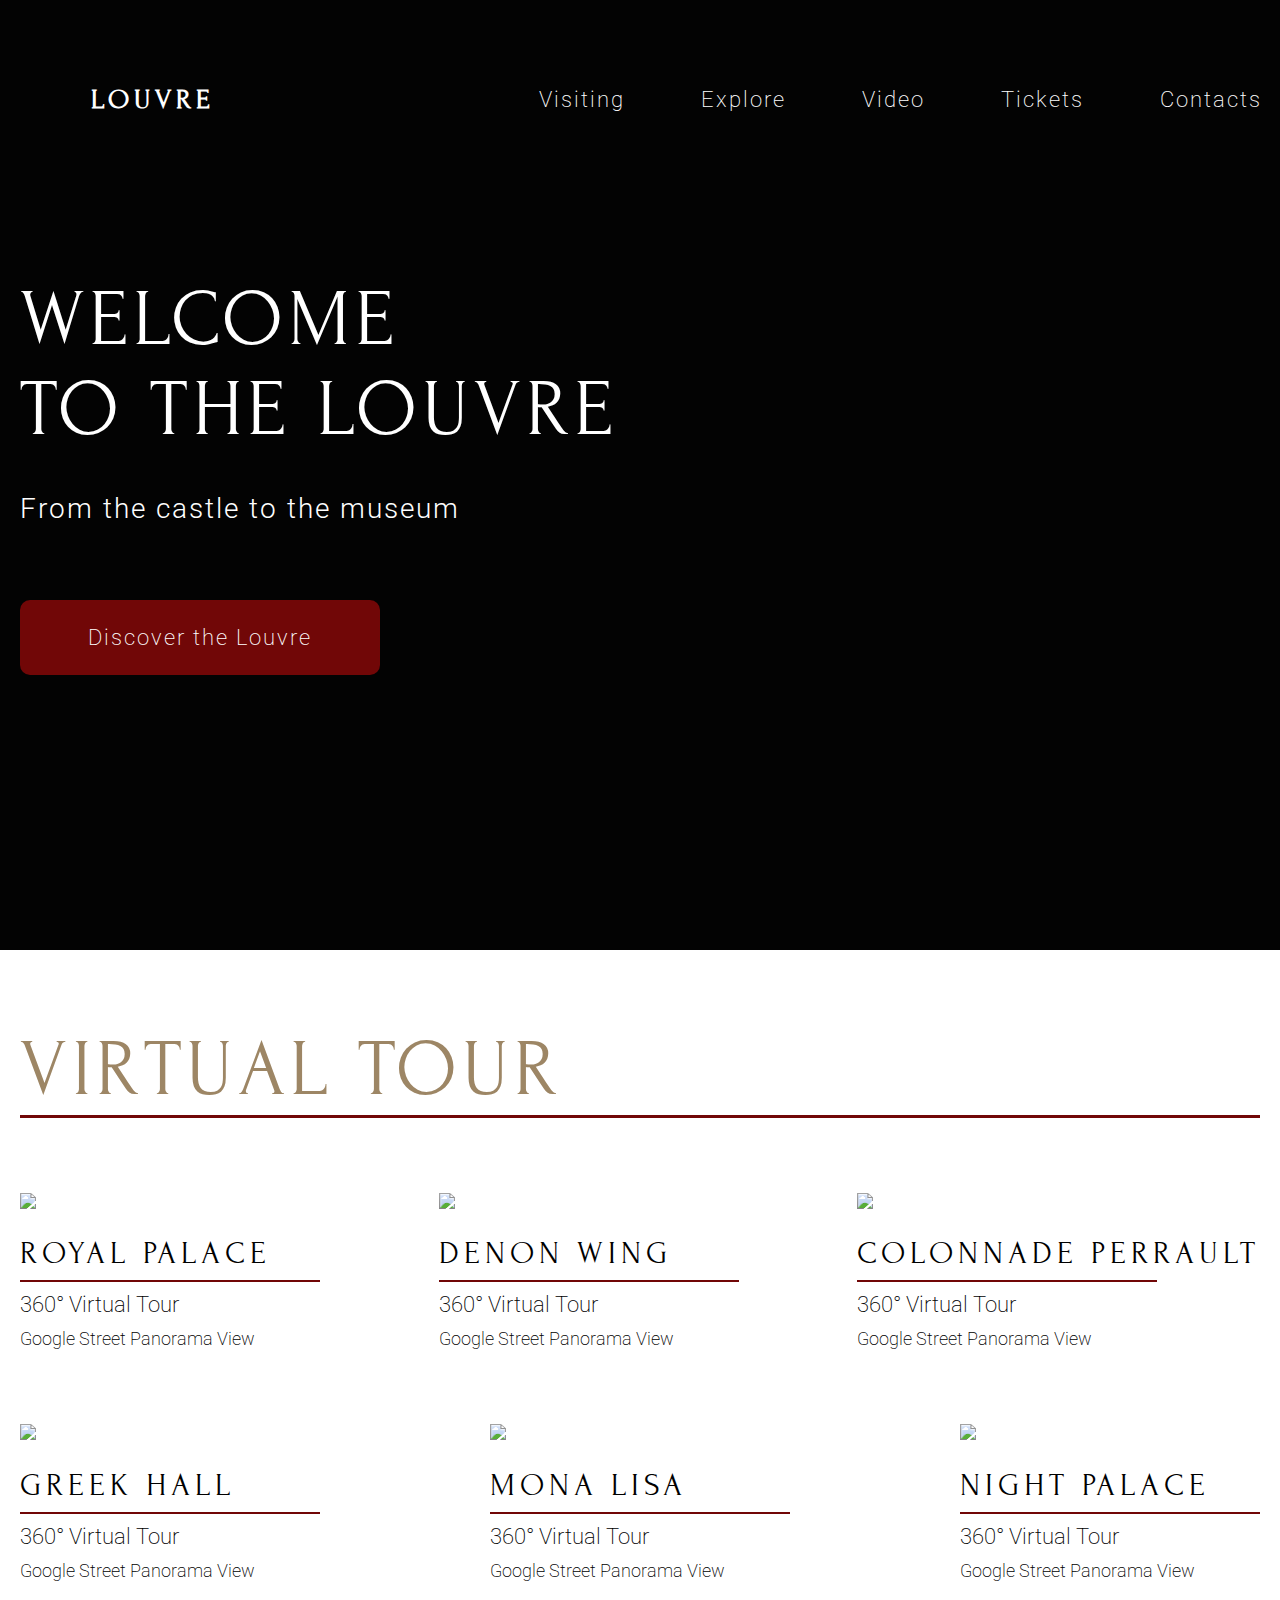
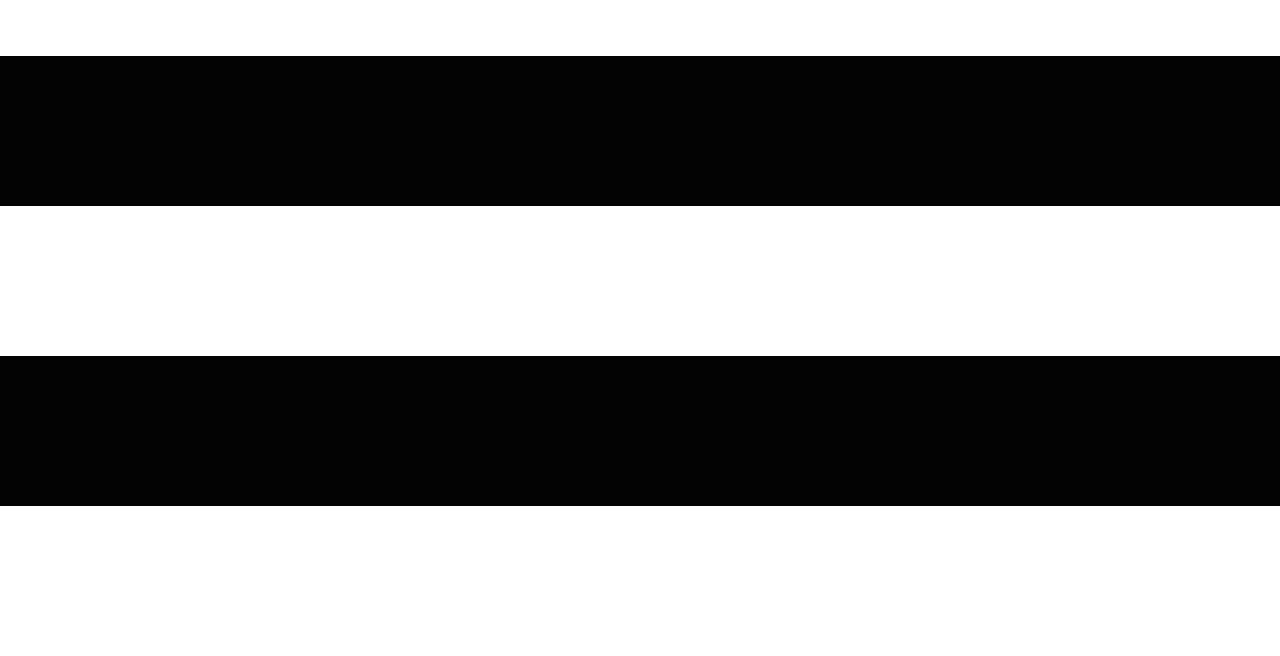
==== museum/index.html @ db4acc5c "feat: add links to section visiting" ====
<!DOCTYPE html>
<html lang="en">
  <head>
    <meta charset="UTF-8" />
    <meta http-equiv="X-UA-Compatible" content="IE=edge" />
    <meta name="viewport" content="width=device-width, initial-scale=1.0" />
    <title>museum</title>
    <link rel="preconnect" href="https://fonts.googleapis.com" />
    <link rel="preconnect" href="https://fonts.gstatic.com" crossorigin />
    <link
      href="https://fonts.googleapis.com/css2?family=Forum&family=Roboto:wght@100;300;400;500;700&display=swap"
      rel="stylesheet"
    />
    <link rel="stylesheet" href="./css/normalize.css" />
    <link rel="stylesheet" href="./css/style.css" />
    <link rel="shortcut icon" href="favicon.ico" type="assets/favicon.ico" />
  </head>
  <body>
    <div class="wrapper">
      <header class="section dark-section">
        <div class="container header-container">
          <div class="logo">
            <a class="logo-icon" href="./index.html"> </a>
            <h1 class="logo-title">
              <a href="./index.html">Louvre</a>
            </h1>
          </div>
          <nav class="menu">
            <ul>
              <li><a href="#visiting">Visiting</a></li>
              <li><a href="#explore">Explore</a></li>
              <li><a href="#video">Video</a></li>
              <li><a href="#tickets">Tickets</a></li>
              <li><a href="#contacts">Contacts</a></li>
            </ul>
          </nav>
        </div>
      </header>
      <main class="main">
        <section class="section dark-section section-welcome">
          <div class="container container-welcome">
            <h2 class="h2-white">Welcome <br />to the louvre</h2>
            <h4 class="welcome-text">From the castle to the museum</h4>
            <a
              href="https://www.google.com/maps/@48.8618159,2.3366818,3a,90y,82.21h,70.85t/data=!3m7!1e1!3m5!1sAF1QipOVxZQuSy3Bx9T_HpH_7FtBHDTXvI6SF-A10ocT!2e10!3e12!7i5472!8i2736"
              class="welcome-button"
            >
              <div class="welcome-button-text">Discover the Louvre</div>
            </a>
          </div>
        </section>
        <section class="section" id="visiting">
          <div class="container">
            <h2 class="h2-gold underline-title">Virtual tour</h2>
            <div class="line"></div>
            <div class="container container-cards">
              <div class="card">
                <a
                  href="https://www.google.com/maps/@48.8606882,2.3356791,3a,90y,328.36h,87.55t/data=!3m7!1e1!3m5!1sAF1QipMZ9YgnArbwEIbTDANeSQYFu9gNqpW_2Sv8FBvY!2e10!3e12!7i4352!8i1815"
                  class="card-link"
                >
                  <img
                    src="/assets/img/royal_palace.jpg"
                    alt="Royal palace"
                    class="card-image"
                  />
                  <h3 class="card-title">Royal Palace</h3>
                  <div class="line card-line"></div>
                  <p class="card-content">360° Virtual Tour</p>
                  <p class="card-content card-content-small">
                    Google Street Panorama View
                  </p>
                </a>
              </div>
              <div class="card">
                <a
                  href="https://www.google.com/maps/@48.8563254,2.3352706,3a,75y,90t/data=!3m7!1e1!3m5!1sAF1QipNRj_CwP4coDMYdCHj6qHeBeJpI2VxU5BUsOX4F!2e10!3e12!7i11000!8i5500"
                  class="card-link"
                >
                  <img
                    src="/assets/img/denon_wing.jpg"
                    alt="Denon wing"
                    class="card-image"
                  />
                  <h3 class="card-title">Denon Wing</h3>
                  <div class="line card-line"></div>
                  <p class="card-content">360° Virtual Tour</p>
                  <p class="card-content card-content-small">
                    Google Street Panorama View
                  </p>
                </a>
              </div>
              <div class="card">
                <a
                  href="https://www.google.com/maps/@48.8601723,2.3395439,3a,88.4y,322.04h,84.25t/data=!3m7!1e1!3m5!1sAF1QipNMZGQuEA-pAUvIG_eP_2f3gWTKZEJ6XLVJ-Pgb!2e10!3e12!7i10240!8i5120"
                  class="card-link"
                >
                  <img
                    src="/assets/img/colonnade_perrault.jpg"
                    alt="Colonnade Perrault"
                    class="card-image"
                  />
                  <h3 class="card-title">Colonnade Perrault</h3>
                  <div class="line card-line"></div>
                  <p class="card-content">360° Virtual Tour</p>
                  <p class="card-content card-content-small">
                    Google Street Panorama View
                  </p>
                </a>
              </div>
              <div class="card">
                <a
                  href="https://www.google.com/maps/@48.860183,2.3356156,3a,90y,177.69h,95.61t/data=!3m7!1e1!3m5!1sAF1QipP7uFZnTITRe-7AEVAgHAfqiCL-03gvBHcYWgF3!2e10!3e12!7i5472!8i2736"
                  class="card-link"
                >
                  <img
                    src="/assets/img/greek_hall.jpg"
                    alt="Greek hall"
                    class="card-image"
                  />
                  <h3 class="card-title">Greek hall</h3>
                  <div class="line card-line"></div>
                  <p class="card-content">360° Virtual Tour</p>
                  <p class="card-content card-content-small">
                    Google Street Panorama View
                  </p>
                </a>
              </div>
              <div class="card">
                <a
                  href="https://www.google.com/maps/@48.8598788,2.3355157,3a,82.2y,7.53h,94t/data=!3m7!1e1!3m5!1sAF1QipO1wkUUbyzpPjj-OR0mR5etZJT-xl-40XK8rDQ3!2e10!3e12!7i10240!8i5120"
                  class="card-link"
                >
                  <img
                    src="/assets/img/mona-lisa.jpg"
                    alt="Mona Lisa"
                    class="card-image"
                  />
                  <h3 class="card-title">Mona Lisa</h3>
                  <div class="line card-line"></div>
                  <p class="card-content">360° Virtual Tour</p>
                  <p class="card-content card-content-small">
                    Google Street Panorama View
                  </p>
                </a>
              </div>
              <div class="card">
                <a
                  href="https://www.google.com/maps/@48.8563254,2.3352706,3a,90y,21.26h,79.91t/data=!3m7!1e1!3m5!1sAF1QipPpGAowYatVyk3MMGnZAaQkYm2EUk-Dlca06SS5!2e10!3e12!7i11304!8i5652"
                  class="card-link"
                >
                  <img
                    src="/assets/img/night_palace.jpg"
                    alt="Night Palace"
                    class="card-image"
                  />
                  <h3 class="card-title">Night Palace</h3>
                  <div class="line card-line"></div>
                  <p class="card-content">360° Virtual Tour</p>
                  <p class="card-content card-content-small">
                    Google Street Panorama View
                  </p>
                </a>
              </div>
            </div>
          </div>
        </section>
        <section class="section dark-section" id="explore">
          <div class="container"></div>
        </section>
        <section class="section" id="video">
          <div class="container"></div>
        </section>
        <section class="section dark-section" id="tickets">
          <div class="container"></div>
        </section>
        <section class="section" id="contacts">
          <div class="container"></div>
        </section>
      </main>
      <footer class="footer dark-section"></footer>
    </div>
  </body>
</html>
---- museum/css/style.css ----
html {
  scroll-behavior: smooth;
}

a {
  text-decoration: none;
  color: #ffffff;
}

a:hover {
  color: #9d8665;
}

a:visited {
  color: #9d8665;
}

.logo-icon:hover {
  filter: invert(50%) sepia(100%) saturate(100%) hue-rotate(10deg)
    brightness(120%) contrast(100%);
}

.wrapper {
  max-width: 1920px;
  margin: 0 auto;
}

header {
  max-width: 1920px;
}

.section {
  box-sizing: border-box;
  padding-top: 75px;
  padding-bottom: 75px;
}

.container {
  max-width: 1440px;
  margin: 0 auto;
  padding-left: 20px;
  padding-right: 20px;
}

.dark-section {
  background-color: #030303;
}

.header-container {
  display: flex;
  justify-content: space-between;
  align-items: center;
  height: 50px;
}

.logo {
  display: flex;
  justify-content: space-between;
  align-items: center;
  width: 195px;
  height: 50px;
}

.logo-icon {
  background-image: url('/assets/svg/logo.svg');
  background-repeat: no-repeat;
  background-size: 49px 26px;
  width: 50px;
  height: 34px;
}

.logo-title {
  font-family: 'Forum';
  text-transform: uppercase;
  font-size: 28px;
  line-height: 50px;
  letter-spacing: 5px;
  color: #ffffff;
}

ul {
  display: flex;
  justify-content: center;
  align-items: space-between;
  max-width: 720px;
  padding: 0 auto;
}

li {
  list-style: none;
  font-family: Roboto;
  font-weight: 200;
  font-size: 22px;
  line-height: 50px;
  letter-spacing: 2px;
  color: #ffffff;
  padding-left: 38px;
  padding-right: 38px;
}

.section-welcome {
  max-width: 1920px;
  height: 750px;
  background-image: url('/assets/img/background-welcome.jpg');
  background-repeat: no-repeat;
  background-position: right 0px bottom 0px;
}

h1 {
  color: #ffffff;
}

h2 {
  font-family: Forum;
  font-style: normal;
  font-weight: normal;
  font-size: 80px;
  line-height: 90px;
  letter-spacing: 5px;
  text-transform: uppercase;
  margin: 0;
}

.h2-white {
  color: #ffffff;
}

.h2-gold {
  color: #9d8665;
}

.container-welcome {
  height: 390px;
}

.welcome-text {
  width: 445px;
  height: 33px;
  font-family: Roboto;
  font-weight: 300;
  font-size: 28px;
  line-height: 33px;
  letter-spacing: 2px;
  color: #ffffff;
  margin-bottom: 75px;
}

.welcome-button {
  width: 360px;
  height: 75px;
  background-color: #710707;
  border-radius: 10px;
  display: flex;
  justify-content: center;
  align-items: center;
}

.welcome-button:hover {
  background-color: #9d8665;
}

.welcome-button-text {
  font-family: Roboto;
  font-weight: 200;
  font-size: 22px;
  line-height: 26px;
  letter-spacing: 2px;
  color: #ffffff;
}

.line {
  max-width: 1440px;
  height: 3px;
  background-color: #710707;
  margin-bottom: 75px;
}

.container-cards {
  display: flex;
  justify-content: space-between;
  flex-wrap: wrap;
  gap: 75px 60px;
  padding: 0;
}

.card {
  display: block;
}

.card-image {
  width: 440px;
  height: 285px;
}

.card-line {
  width: 300px;
  height: 2px;
  margin: 0;
}

.card-title {
  margin-top: 25px;
  margin-bottom: 9px;
  font-family: Forum;
  font-style: normal;
  font-weight: normal;
  font-size: 32px;
  line-height: 35px;
  letter-spacing: 5px;
  text-transform: uppercase;
  color: #000000;
}

.card-content {
  margin-top: 10px;
  margin-bottom: 0;
  font-family: Roboto;
  font-style: normal;
  font-weight: 200;
  font-size: 22px;
  line-height: 26px;
  color: #000000;
}

.card-content-small {
  font-size: 18px;
  line-height: 21px;
}
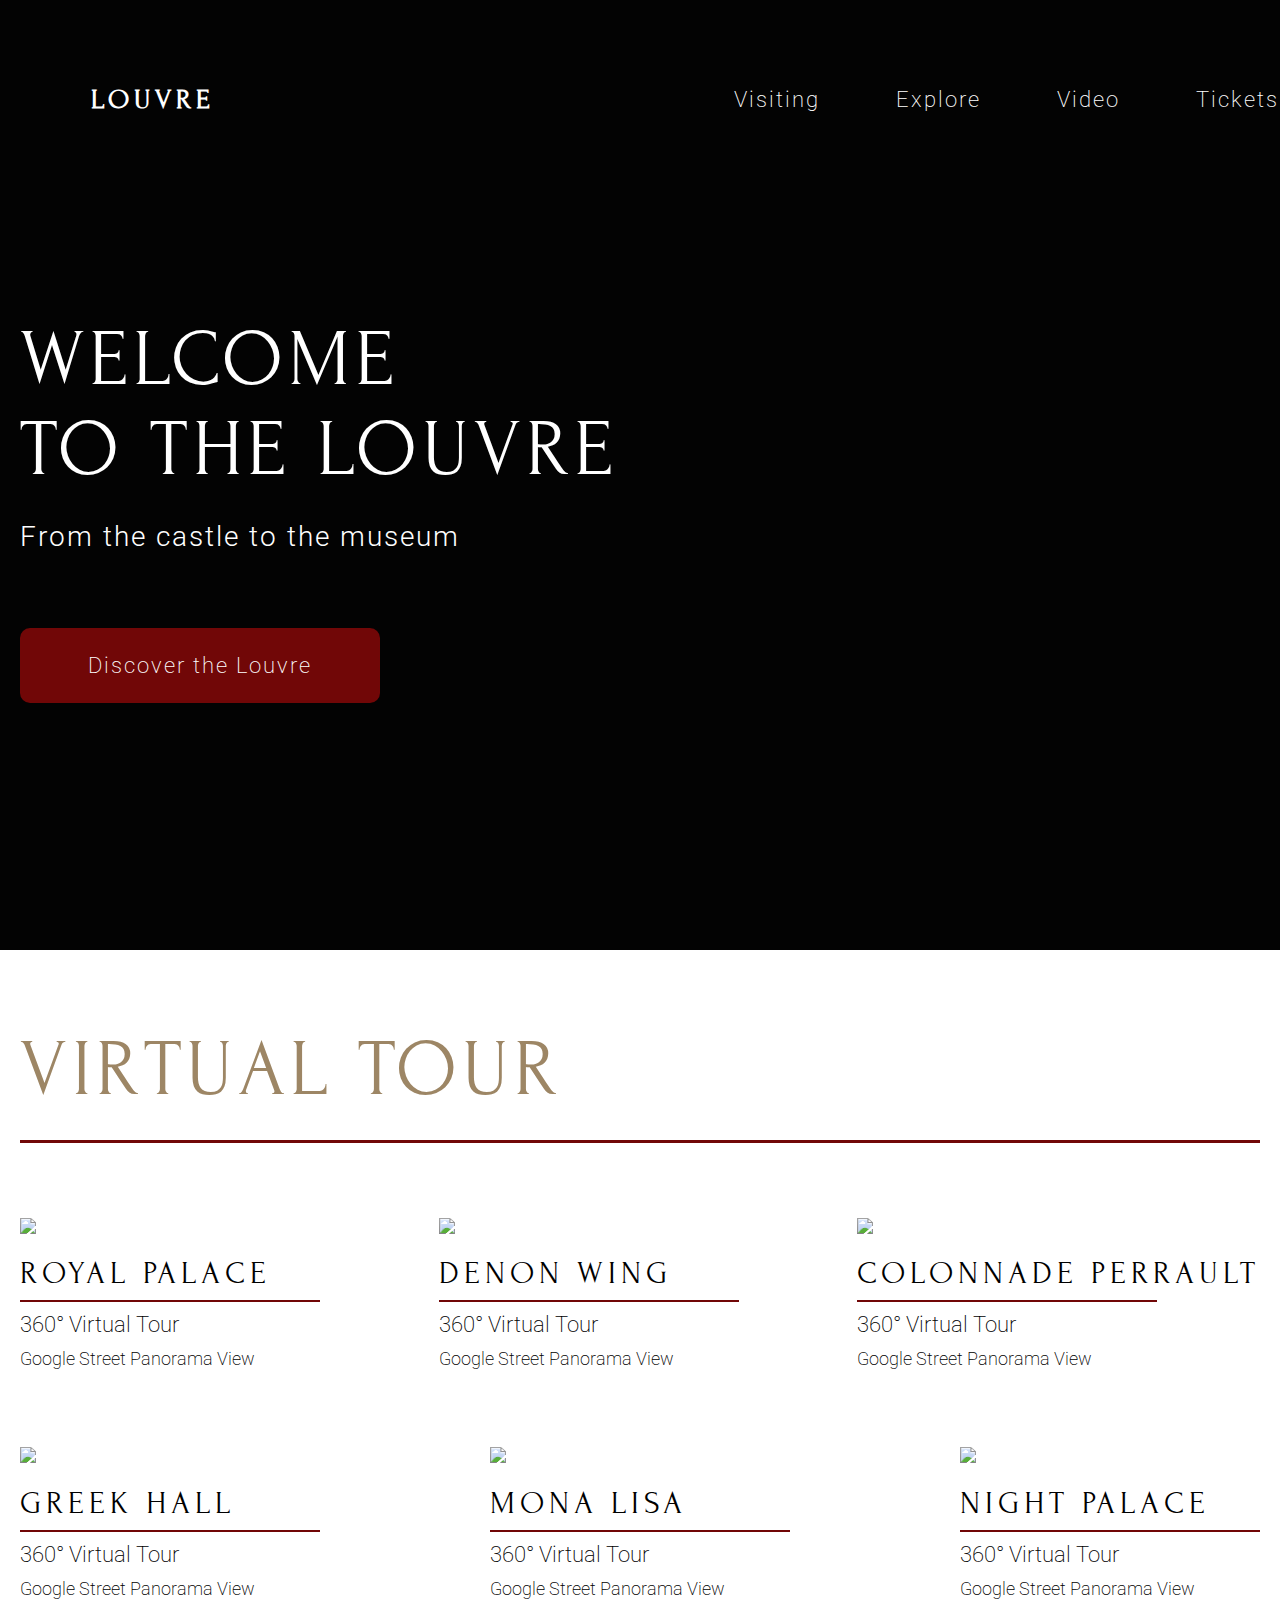
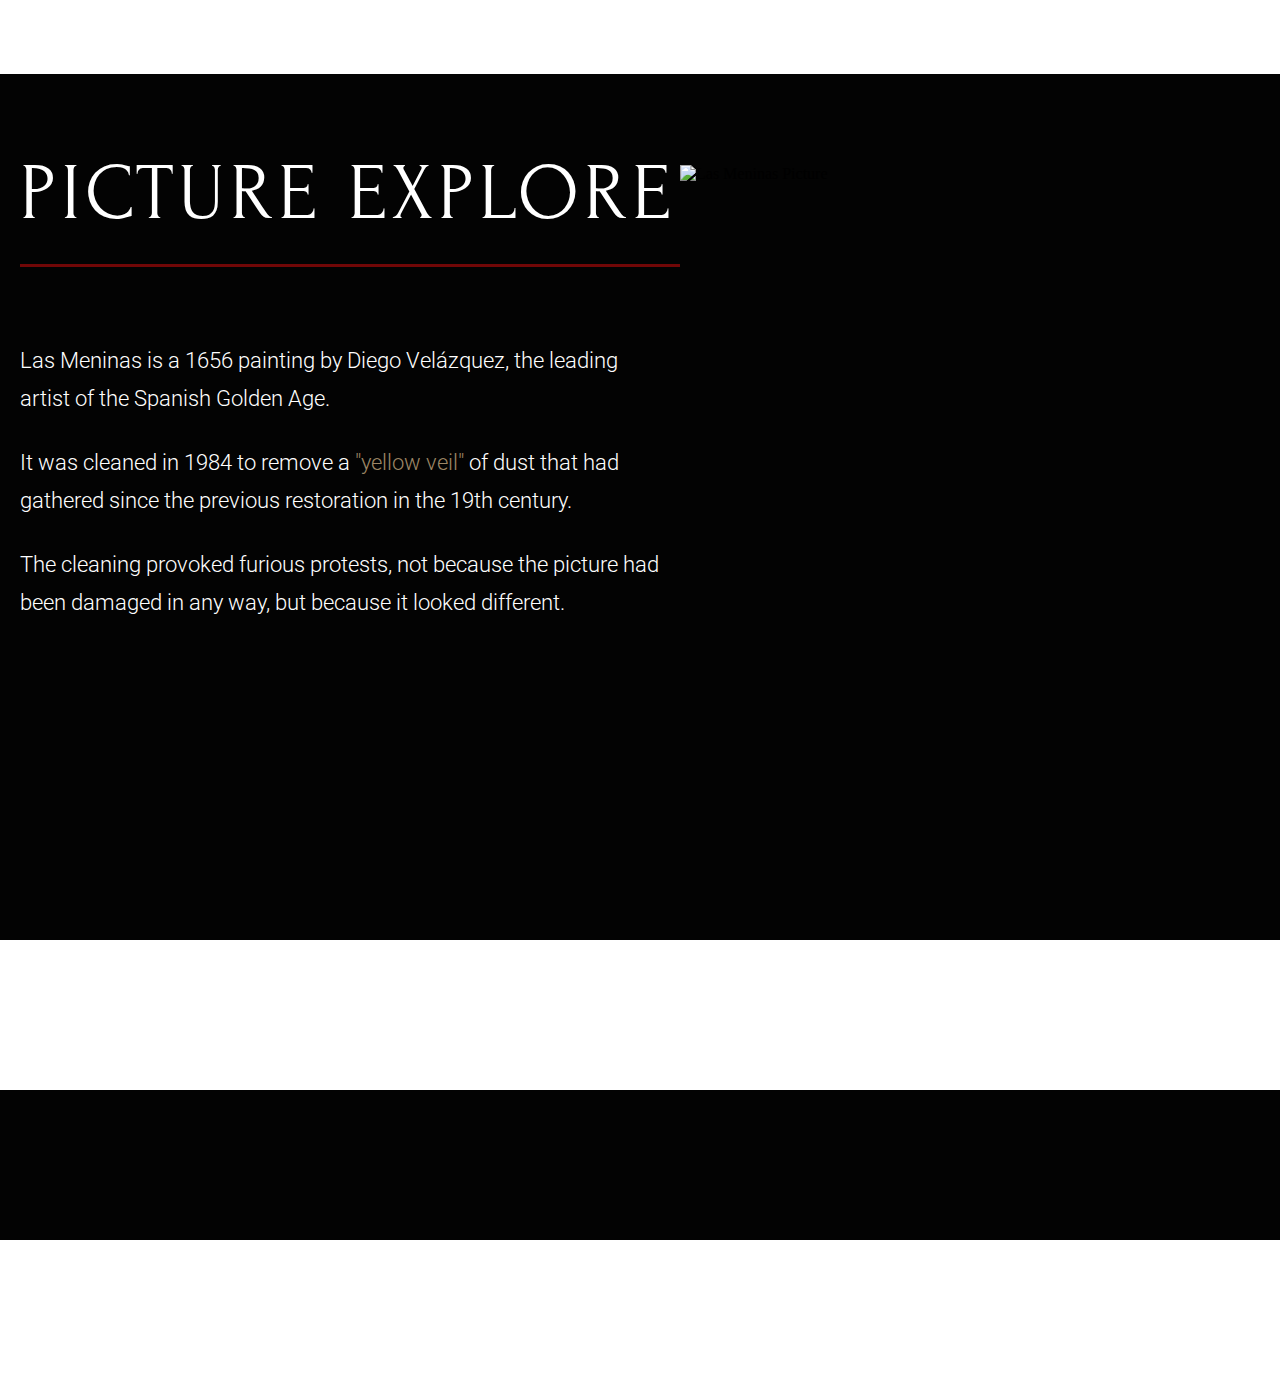
==== commit 91fe30c8: "feat: add section explore" ====
--- a/museum/index.html
+++ b/museum/index.html
@@ -13,7 +13,7 @@
     />
     <link rel="stylesheet" href="./css/normalize.css" />
     <link rel="stylesheet" href="./css/style.css" />
-    <link rel="shortcut icon" href="favicon.ico" type="assets/favicon.ico" />
+    <link rel="shortcut icon" href="./assets/favicon.ico" type="favicon.ico" />
   </head>
   <body>
     <div class="wrapper">
@@ -166,7 +166,31 @@
           </div>
         </section>
         <section class="section dark-section" id="explore">
-          <div class="container"></div>
+          <div class="container container-explore">
+            <div class="explore-content">
+              <h2 class="explore-content-title h2-white">Picture explore</h2>
+              <div class="line"></div>
+              <p artist class="explore-content-text">
+                Las Meninas is a 1656 painting by Diego Velázquez, the leading </br>
+                artist of the Spanish Golden Age.
+              </p>
+              <p class="explore-content-text">
+                It was cleaned in 1984 to remove a <span class="yellow-text">"yellow veil"</span> of dust that
+                had gathered since the previous restoration in the 19th century.
+              </p>
+              <p class="explore-content-text">
+                The cleaning provoked furious protests, not because the picture
+                had been damaged in any way, but because it looked different.
+              </p>
+            </div>
+            <div class="explore-image-container">
+              <img
+                src="/assets/img/picture_explore.jpg"
+                alt="Las Meninas Picture"
+                class="explore-image"
+              />
+            </div>
+          </div>
         </section>
         <section class="section" id="video">
           <div class="container"></div>
--- a/museum/css/style.css
+++ b/museum/css/style.css
@@ -1,18 +1,31 @@
+:root {
+  --bg-dark: #030303;
+  --white-text: #ffffff;
+  --gold-text: #9d8665;
+  --bg-red: #710707;
+  --black-text: #000000;
+  --font80: 80px;
+  --font32: 32px;
+  --font28: 28px;
+  --font22: 22px;
+  --font18: 18px;
+}
+
 html {
   scroll-behavior: smooth;
 }
 
 a {
   text-decoration: none;
-  color: #ffffff;
+  color: var(--white-text);
 }
 
 a:hover {
-  color: #9d8665;
+  color: var(--gold-text);
 }
 
 a:visited {
-  color: #9d8665;
+  color: var(--gold-text);
 }
 
 .logo-icon:hover {
@@ -43,12 +56,13 @@
 }
 
 .dark-section {
-  background-color: #030303;
+  background-color: var(--bg-dark);
 }
 
 .header-container {
   display: flex;
   justify-content: space-between;
+  column-gap: 480px;
   align-items: center;
   height: 50px;
 }
@@ -67,15 +81,16 @@
   background-size: 49px 26px;
   width: 50px;
   height: 34px;
+  padding-right: 28px;
 }
 
 .logo-title {
   font-family: 'Forum';
   text-transform: uppercase;
-  font-size: 28px;
+  font-size: var(--font28);
   line-height: 50px;
   letter-spacing: 5px;
-  color: #ffffff;
+  color: var(--white-text);
 }
 
 ul {
@@ -90,10 +105,10 @@
   list-style: none;
   font-family: Roboto;
   font-weight: 200;
-  font-size: 22px;
+  font-size: var(--font22);
   line-height: 50px;
   letter-spacing: 2px;
-  color: #ffffff;
+  color: var(--white-text);
   padding-left: 38px;
   padding-right: 38px;
 }
@@ -104,29 +119,34 @@
   background-image: url('/assets/img/background-welcome.jpg');
   background-repeat: no-repeat;
   background-position: right 0px bottom 0px;
+  padding-top: 115px;
 }
 
 h1 {
-  color: #ffffff;
+  color: var(--white-text);
 }
 
 h2 {
   font-family: Forum;
   font-style: normal;
   font-weight: normal;
-  font-size: 80px;
+  font-size: var(--font80);
   line-height: 90px;
   letter-spacing: 5px;
   text-transform: uppercase;
   margin: 0;
 }
 
+p {
+  margin: 0;
+}
+
 .h2-white {
-  color: #ffffff;
+  color: var(--white-text);
 }
 
 .h2-gold {
-  color: #9d8665;
+  color: var(--gold-text);
 }
 
 .container-welcome {
@@ -138,17 +158,18 @@
   height: 33px;
   font-family: Roboto;
   font-weight: 300;
-  font-size: 28px;
+  font-size: var(--font28);
   line-height: 33px;
   letter-spacing: 2px;
-  color: #ffffff;
+  color: var(--white-text);
+  margin-top: 25px;
   margin-bottom: 75px;
 }
 
 .welcome-button {
   width: 360px;
   height: 75px;
-  background-color: #710707;
+  background-color: var(--bg-red);
   border-radius: 10px;
   display: flex;
   justify-content: center;
@@ -156,22 +177,23 @@
 }
 
 .welcome-button:hover {
-  background-color: #9d8665;
+  background-color: var(--gold-text);
 }
 
 .welcome-button-text {
   font-family: Roboto;
   font-weight: 200;
-  font-size: 22px;
+  font-size: var(--font22);
   line-height: 26px;
   letter-spacing: 2px;
-  color: #ffffff;
+  color: var(--white-text);
 }
 
 .line {
   max-width: 1440px;
   height: 3px;
-  background-color: #710707;
+  background-color: var(--bg-red);
+  margin-top: 25px;
   margin-bottom: 75px;
 }
 
@@ -179,7 +201,7 @@
   display: flex;
   justify-content: space-between;
   flex-wrap: wrap;
-  gap: 75px 60px;
+  gap: 78px 60px;
   padding: 0;
 }
 
@@ -199,16 +221,16 @@
 }
 
 .card-title {
-  margin-top: 25px;
+  margin-top: 20px;
   margin-bottom: 9px;
   font-family: Forum;
   font-style: normal;
   font-weight: normal;
-  font-size: 32px;
+  font-size: var(--font32);
   line-height: 35px;
   letter-spacing: 5px;
   text-transform: uppercase;
-  color: #000000;
+  color: var(--black-text);
 }
 
 .card-content {
@@ -217,12 +239,43 @@
   font-family: Roboto;
   font-style: normal;
   font-weight: 200;
+  font-size: var(--font22);
+  line-height: 26px;
+  color: var(--black-text);
+}
+
+.card-content-small {
+  font-size: var(--font18);
+  line-height: 21px;
+}
+
+.container-explore {
+  display: flex;
+  justify-content: space-between;
+}
+
+.explore-content {
+  display: flex;
+  flex-direction: column;
+  max-width: 660px;
+}
+
+.explore-content-text {
+  color: var(--white-text);
+  font-family: Roboto;
+  font-style: normal;
+  font-weight: 300;
   font-size: 22px;
-  line-height: 26px;
-  color: #000000;
-}
-
-.card-content-small {
-  font-size: 18px;
-  line-height: 21px;
-}
+  line-height: 38px;
+  margin-bottom: 26px;
+}
+
+.explore-image-container {
+  width: 720px;
+  height: 700px;
+  margin-top: 16px;
+}
+
+.yellow-text {
+  color: var(--gold-text);
+}
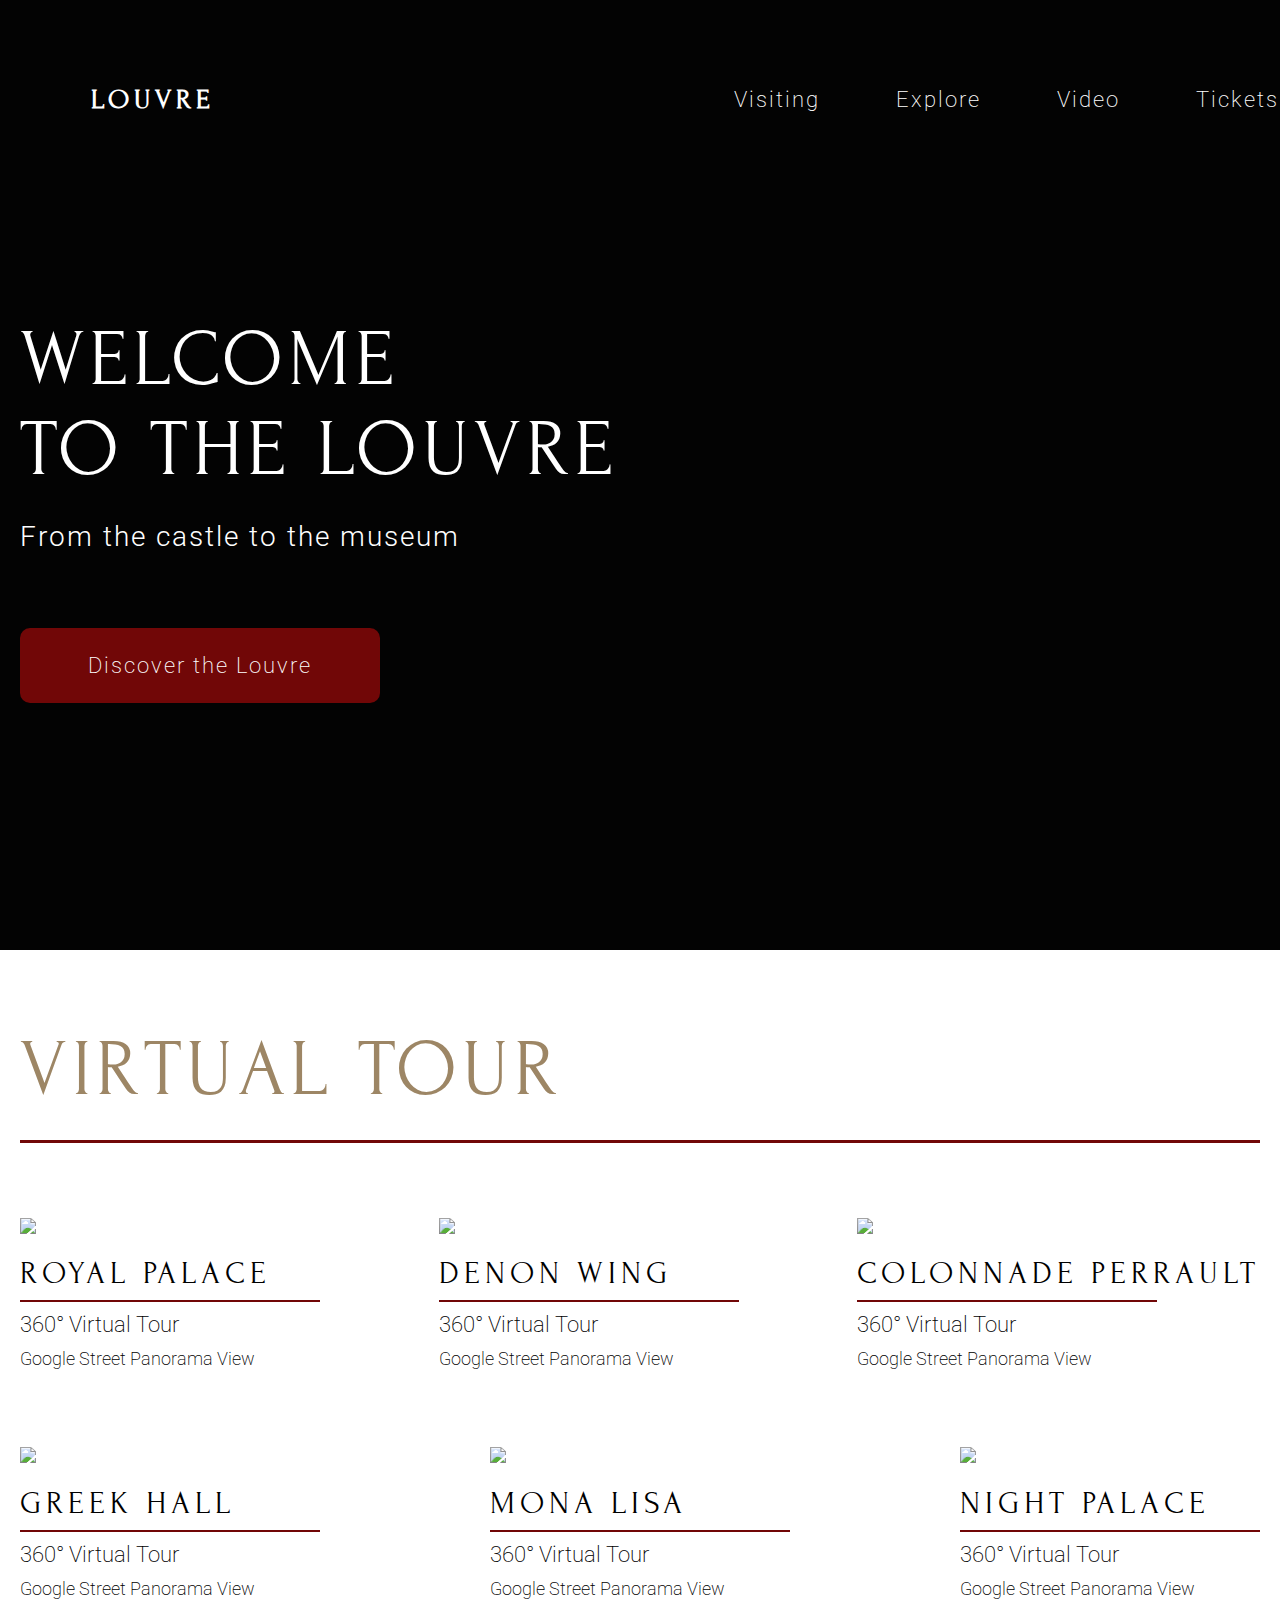
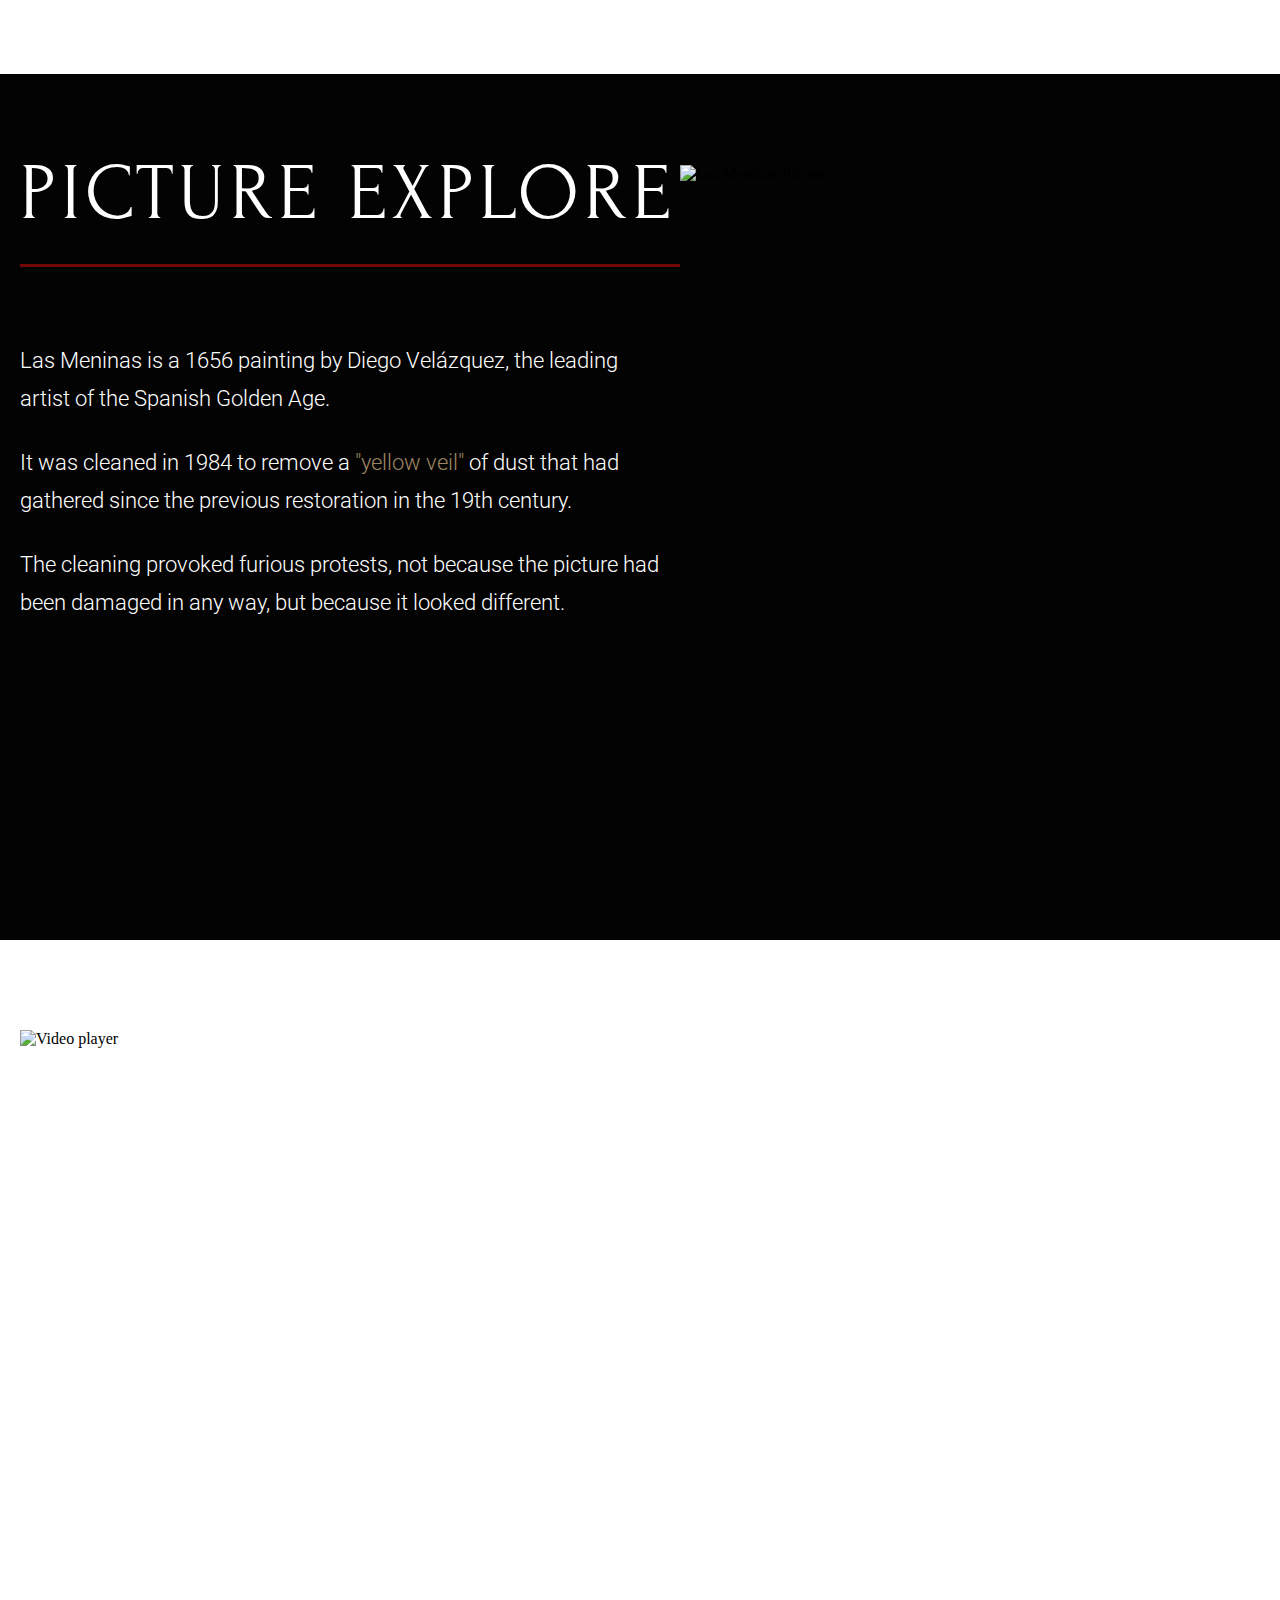
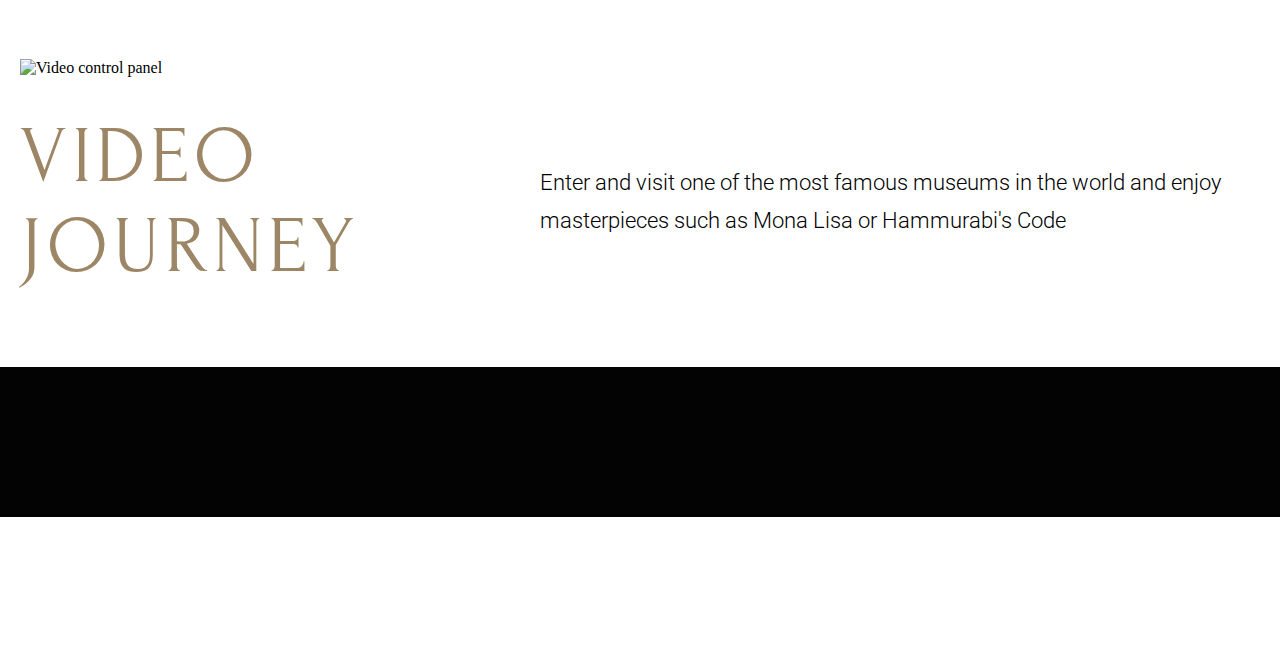
==== commit 0ebffa40: "feat: add section video" ====
--- a/museum/index.html
+++ b/museum/index.html
@@ -171,12 +171,13 @@
               <h2 class="explore-content-title h2-white">Picture explore</h2>
               <div class="line"></div>
               <p artist class="explore-content-text">
-                Las Meninas is a 1656 painting by Diego Velázquez, the leading </br>
-                artist of the Spanish Golden Age.
+                Las Meninas is a 1656 painting by Diego Velázquez, the leading
+                <br />artist of the Spanish Golden Age.
               </p>
               <p class="explore-content-text">
-                It was cleaned in 1984 to remove a <span class="yellow-text">"yellow veil"</span> of dust that
-                had gathered since the previous restoration in the 19th century.
+                It was cleaned in 1984 to remove a
+                <span class="yellow-text">"yellow veil"</span> of dust that had
+                gathered since the previous restoration in the 19th century.
               </p>
               <p class="explore-content-text">
                 The cleaning provoked furious protests, not because the picture
@@ -185,15 +186,33 @@
             </div>
             <div class="explore-image-container">
               <img
+                class="explore-image"
                 src="/assets/img/picture_explore.jpg"
                 alt="Las Meninas Picture"
-                class="explore-image"
               />
             </div>
           </div>
         </section>
         <section class="section" id="video">
-          <div class="container"></div>
+          <div class="container">
+            <img
+              class="video-player"
+              src="/assets/img/video-player.jpg"
+              alt="Video player"
+            />
+            <img
+              class="video-control-panel"
+              src="/assets/img/video-control-panel.jpg"
+              alt="Video control panel"
+            />
+            <div class="video-content">
+              <h2 class="h2-gold">Video journey</h2>
+              <p class="video-content-text">
+                Enter and visit one of the most famous museums in the world and
+                enjoy masterpieces such as Mona Lisa or Hammurabi's Code
+              </p>
+            </div>
+          </div>
         </section>
         <section class="section dark-section" id="tickets">
           <div class="container"></div>
--- a/museum/css/style.css
+++ b/museum/css/style.css
@@ -279,3 +279,33 @@
 .yellow-text {
   color: var(--gold-text);
 }
+
+.video-player {
+  display: block;
+  width: 1440px;
+  height: 629px;
+  margin-top: 15px;
+}
+
+.video-control-panel {
+  width: 1440px;
+  height: 85px;
+}
+
+.video-content {
+  display: flex;
+  justify-content: space-between;
+  margin-top: 35px;
+}
+
+.video-content-text {
+  max-width: 720px;
+  font-family: Roboto;
+  font-style: normal;
+  font-weight: 300;
+  font-size: var(--font22);
+  line-height: 38px;
+  display: flex;
+  align-items: center;
+  color: var(--black-text);
+}
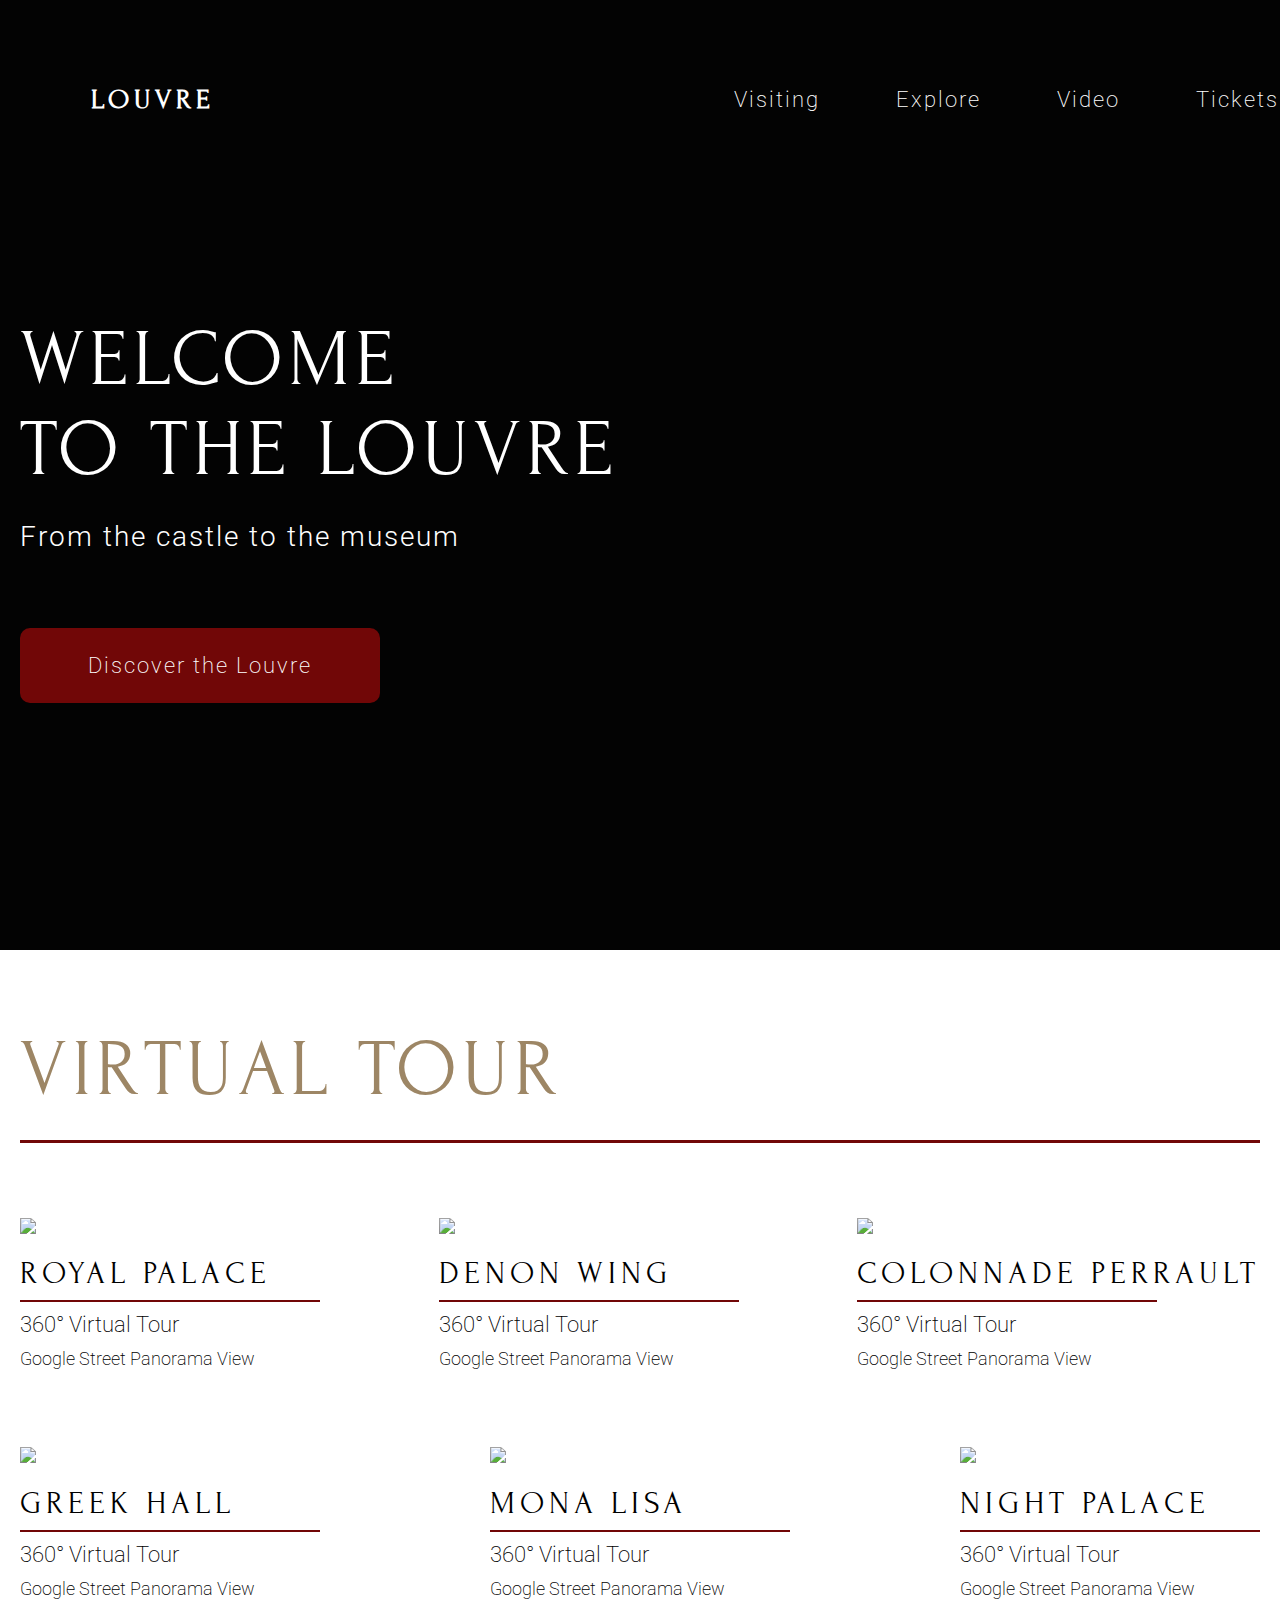
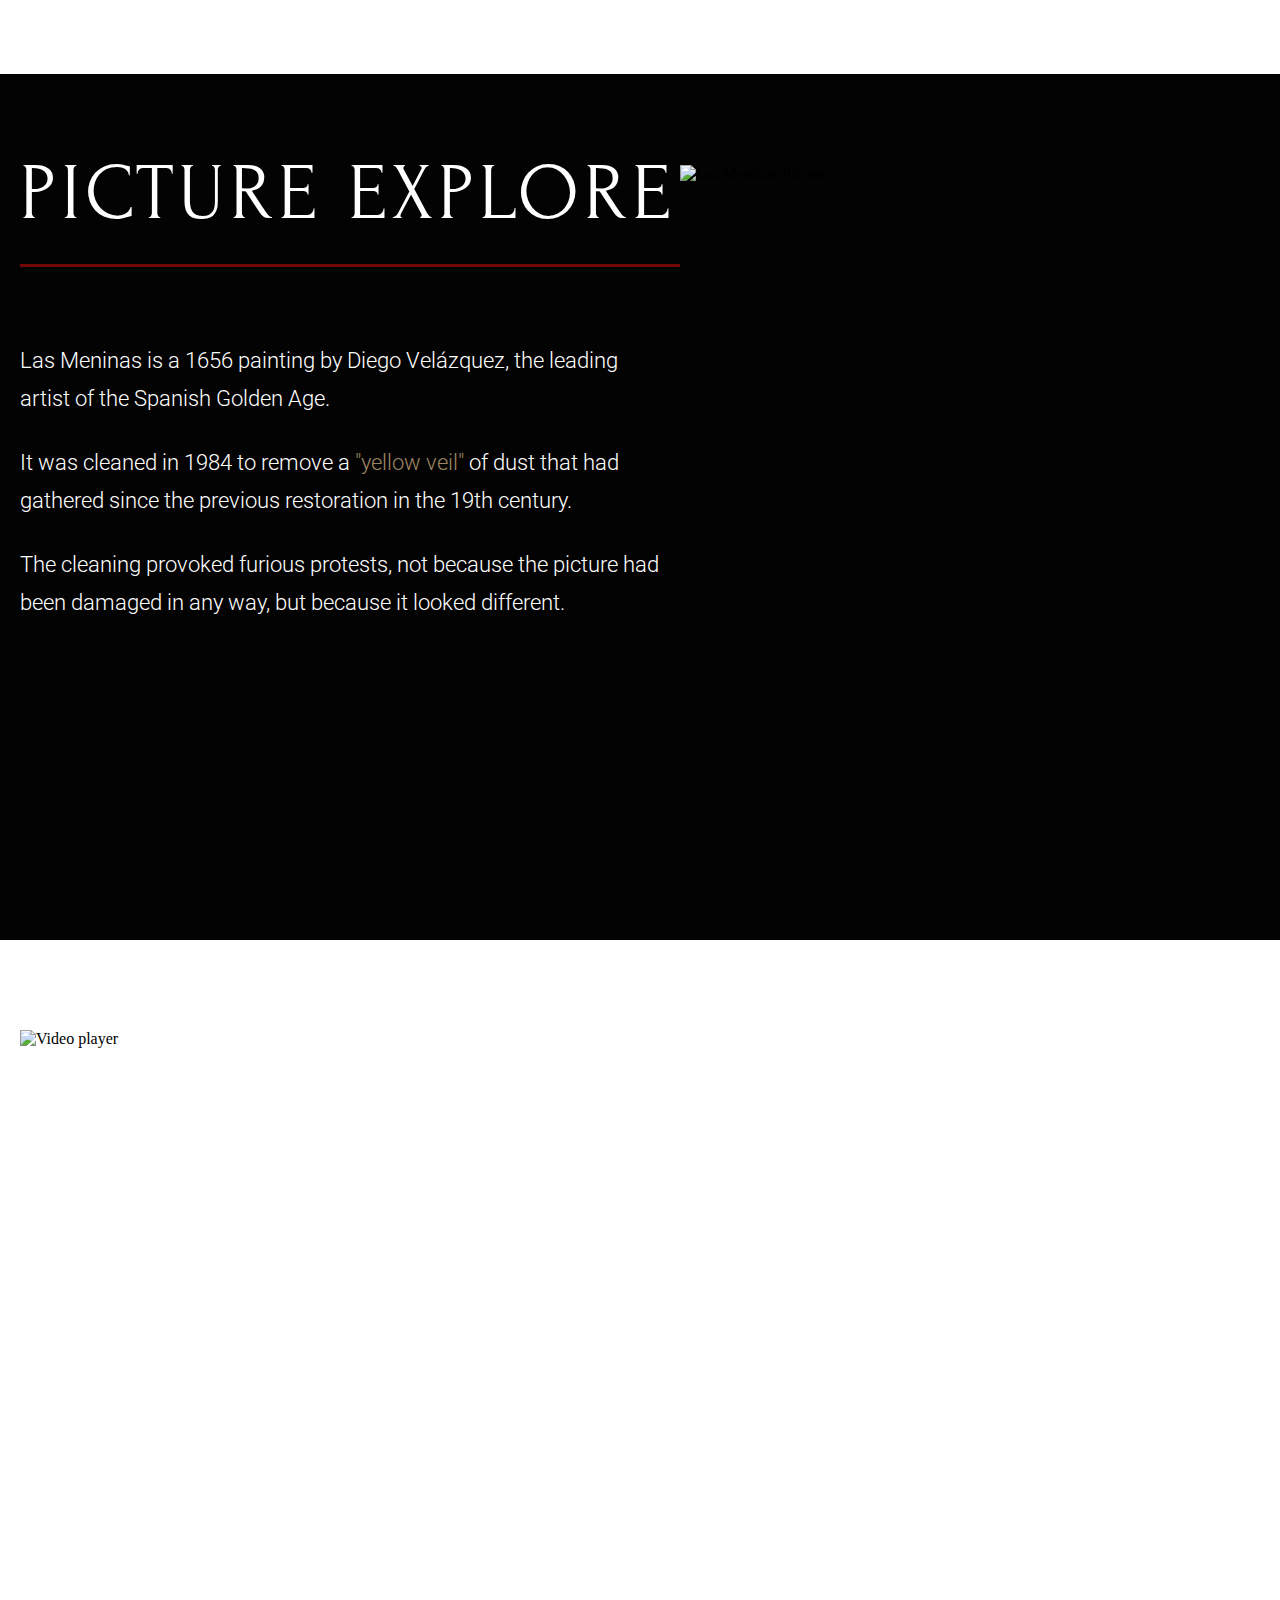
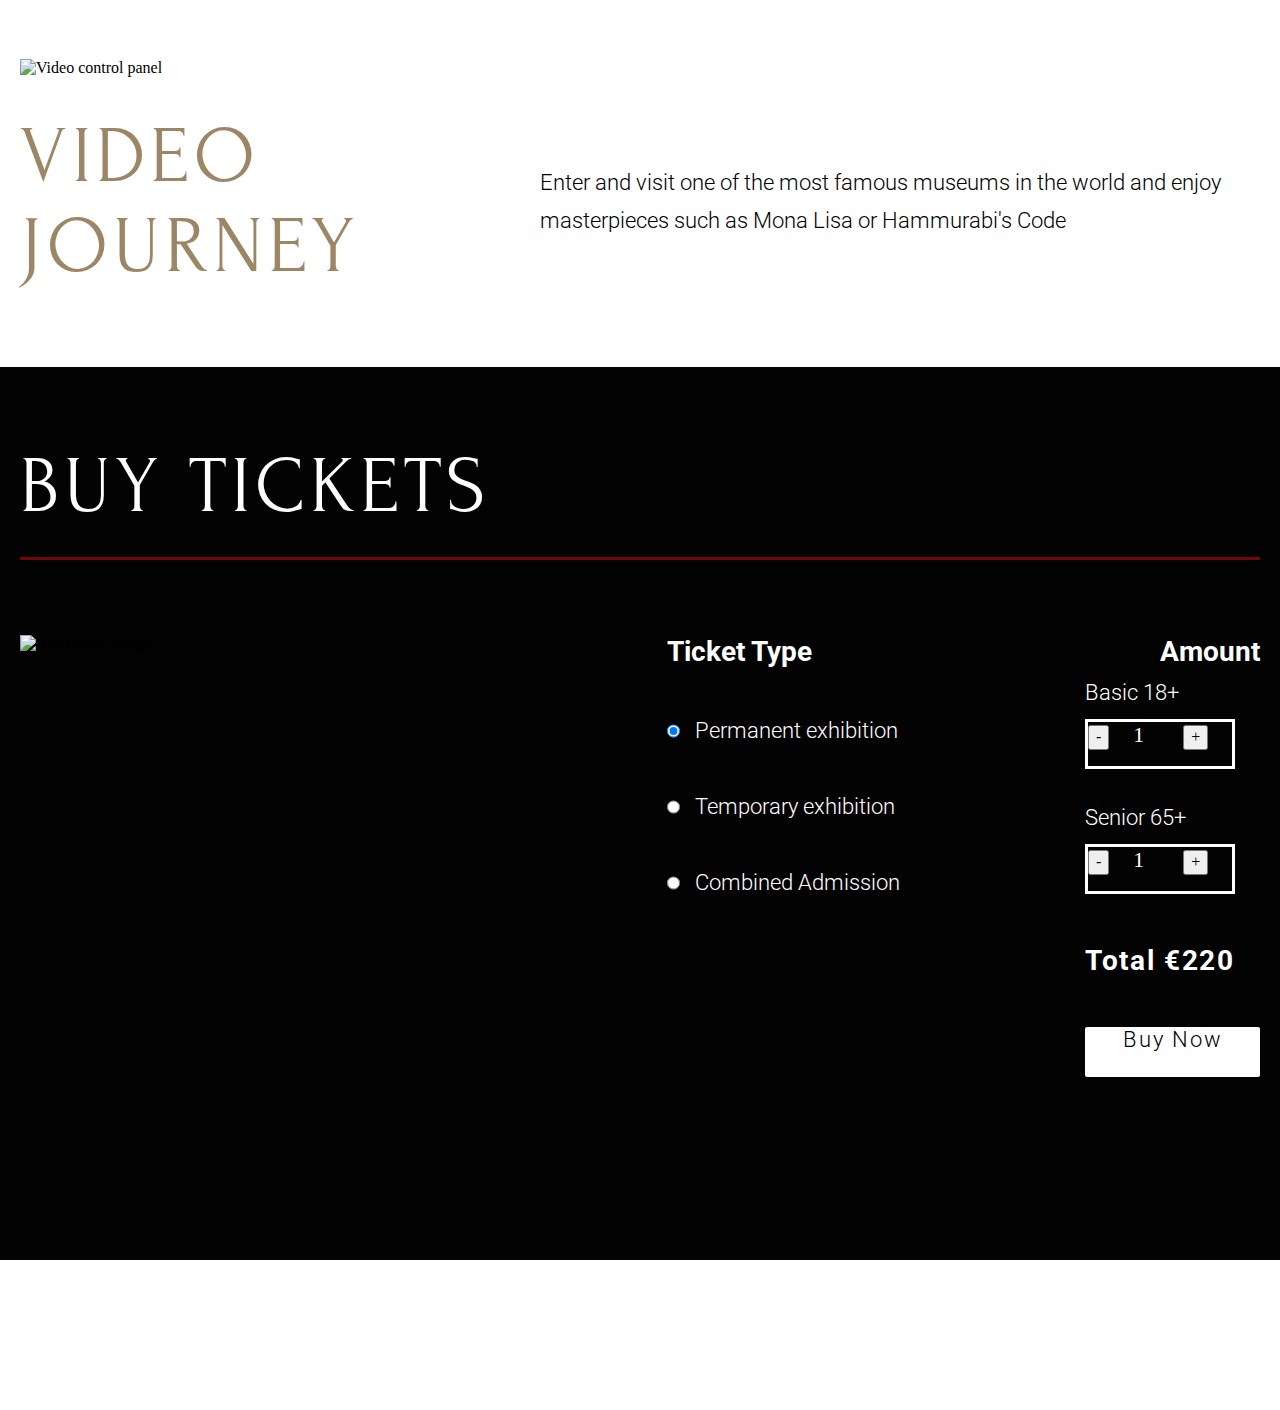
==== commit 88f393ee: "feat: add section buy tickets" ====
--- a/museum/index.html
+++ b/museum/index.html
@@ -18,8 +18,8 @@
   <body>
     <div class="wrapper">
       <header class="section dark-section">
-        <div class="container header-container">
-          <div class="logo">
+        <div class="container flex-container header-container">
+          <div class="logo flex-container">
             <a class="logo-icon" href="./index.html"> </a>
             <h1 class="logo-title">
               <a href="./index.html">Louvre</a>
@@ -53,7 +53,7 @@
           <div class="container">
             <h2 class="h2-gold underline-title">Virtual tour</h2>
             <div class="line"></div>
-            <div class="container container-cards">
+            <div class="container flex-container container-cards">
               <div class="card">
                 <a
                   href="https://www.google.com/maps/@48.8606882,2.3356791,3a,90y,328.36h,87.55t/data=!3m7!1e1!3m5!1sAF1QipMZ9YgnArbwEIbTDANeSQYFu9gNqpW_2Sv8FBvY!2e10!3e12!7i4352!8i1815"
@@ -166,7 +166,7 @@
           </div>
         </section>
         <section class="section dark-section" id="explore">
-          <div class="container container-explore">
+          <div class="container flex-container">
             <div class="explore-content">
               <h2 class="explore-content-title h2-white">Picture explore</h2>
               <div class="line"></div>
@@ -205,7 +205,7 @@
               src="/assets/img/video-control-panel.jpg"
               alt="Video control panel"
             />
-            <div class="video-content">
+            <div class="video-content flex-container">
               <h2 class="h2-gold">Video journey</h2>
               <p class="video-content-text">
                 Enter and visit one of the most famous museums in the world and
@@ -215,7 +215,100 @@
           </div>
         </section>
         <section class="section dark-section" id="tickets">
-          <div class="container"></div>
+          <div class="container">
+            <h2 class="h2-white">Buy tickets</h2>
+            <div class="line"></div>
+            <div class="flex-container">
+              <img
+                class="tickets-img"
+                src="/assets/img/tickets-img.jpg"
+                alt="Buy tickets image"
+              />
+              <div class="flex-container tickets-choice">
+                <div class="tickets-type">
+                  <h3 class="tickets-subtitle">Ticket Type</h3>
+                  <form>
+                    <div class="ticket-radio">
+                      <input
+                        type="radio"
+                        name="tickets"
+                        id="permanent"
+                        checked="checked"
+                      />
+                      <label class="ticket-choice" for="permanent"
+                        >Permanent exhibition</label
+                      >
+                    </div>
+                    <div class="ticket-radio">
+                      <input type="radio" name="tickets" id="temporary" />
+                      <label class="ticket-choice" for="temporary"
+                        >Temporary exhibition</label
+                      >
+                    </div>
+                    <div class="ticket-radio">
+                      <input type="radio" name="tickets" id="combined" />
+                      <label class="ticket-choice" for="combined"
+                        >Combined Admission</label
+                      >
+                    </div>
+                  </form>
+                </div>
+                <div class="tickets-amount">
+                  <h3 class="tickets-subtitle amount">Amount</h3>
+                  <div class="tickets-choice-age">Basic 18+</div>
+                  <div class="button-border">
+                    <button
+                      type="button"
+                      onclick="this.nextElementSibling.stepDown()"
+                    >
+                      -
+                    </button>
+                    <input
+                      type="number"
+                      min="0"
+                      max="20"
+                      value="1"
+                      readonly
+                      class="number"
+                    />
+                    <button
+                      type="button"
+                      onclick="this.previousElementSibling.stepUp()"
+                    >
+                      +
+                    </button>
+                  </div>
+                  <div class="tickets-choice-age">Senior 65+</div>
+                  <div class="button-border">
+                    <button
+                      type="button"
+                      onclick="this.nextElementSibling.stepDown()"
+                    >
+                      -
+                    </button>
+                    <input
+                      type="number"
+                      min="0"
+                      max="20"
+                      value="1"
+                      readonly
+                      class="number"
+                    />
+                    <button
+                      type="button"
+                      onclick="this.previousElementSibling.stepUp()"
+                    >
+                      +
+                    </button>
+                  </div>
+                  <div class="amount-total">Total&nbsp€220</div>
+                  <a href="#" class="button-buy">
+                    <div class="button-buy-text">Buy Now</div>
+                  </a>
+                </div>
+              </div>
+            </div>
+          </div>
         </section>
         <section class="section" id="contacts">
           <div class="container"></div>
--- a/museum/css/style.css
+++ b/museum/css/style.css
@@ -59,17 +59,18 @@
   background-color: var(--bg-dark);
 }
 
+.flex-container {
+  display: flex;
+  justify-content: space-between;
+}
+
 .header-container {
-  display: flex;
-  justify-content: space-between;
   column-gap: 480px;
   align-items: center;
   height: 50px;
 }
 
 .logo {
-  display: flex;
-  justify-content: space-between;
   align-items: center;
   width: 195px;
   height: 50px;
@@ -137,6 +138,7 @@
   margin: 0;
 }
 
+h3,
 p {
   margin: 0;
 }
@@ -198,8 +200,6 @@
 }
 
 .container-cards {
-  display: flex;
-  justify-content: space-between;
   flex-wrap: wrap;
   gap: 78px 60px;
   padding: 0;
@@ -249,11 +249,6 @@
   line-height: 21px;
 }
 
-.container-explore {
-  display: flex;
-  justify-content: space-between;
-}
-
 .explore-content {
   display: flex;
   flex-direction: column;
@@ -293,8 +288,6 @@
 }
 
 .video-content {
-  display: flex;
-  justify-content: space-between;
   margin-top: 35px;
 }
 
@@ -309,3 +302,104 @@
   align-items: center;
   color: var(--black-text);
 }
+
+.tickets-choice {
+  width: 660px;
+}
+
+.tickets-img {
+  width: 720px;
+  height: 550px;
+}
+
+.tickets-subtitle {
+  font-family: Roboto;
+  font-style: normal;
+  font-weight: bold;
+  font-size: var(--font28);
+  line-height: 33px;
+  color: var(--white-text);
+}
+
+form {
+  display: flex;
+  flex-direction: column;
+}
+
+.ticket-radio {
+  display: flex;
+  margin-top: 50px;
+}
+
+.amount {
+  text-align: end;
+}
+
+.ticket-choice {
+  font-family: Roboto;
+  font-style: normal;
+  font-weight: 300;
+  font-size: var(--font22);
+  line-height: 26px;
+  color: var(--white-text);
+  margin-left: 15px;
+}
+
+.tickets-choice-age {
+  font-family: Roboto;
+  font-style: normal;
+  font-weight: 300;
+  font-size: var(--font22);
+  line-height: 26px;
+  color: var(--white-text);
+  margin-top: 12px;
+  margin-bottom: 13px;
+}
+
+.button-border {
+  width: 150px;
+  height: 50px;
+  border: 3px solid #ffffff;
+  box-sizing: border-box;
+  border-radius: 0px;
+  margin-bottom: 36px;
+}
+
+.number {
+  all: unset;
+  width: 3em;
+  text-align: center;
+  font-size: var(--font22);
+  line-height: 26px;
+  color: var(--white-text);
+}
+
+.amount-total {
+  font-family: Roboto;
+  font-style: normal;
+  font-weight: bold;
+  font-size: var(--font28);
+  line-height: 33px;
+  letter-spacing: 1.65px;
+  color: var(--white-text);
+  margin-top: 50px;
+}
+.button-buy {
+  display: block;
+  width: 175px;
+  height: 50px;
+  background-color: var(--white-text);
+  border-radius: 2px;
+}
+
+.button-buy-text {
+  font-family: Roboto;
+  font-style: normal;
+  font-weight: 300;
+  font-size: var(--font22);
+  line-height: 26px;
+  text-align: center;
+  letter-spacing: 2px;
+  color: var(--black-text);
+  margin-top: 50px;
+}
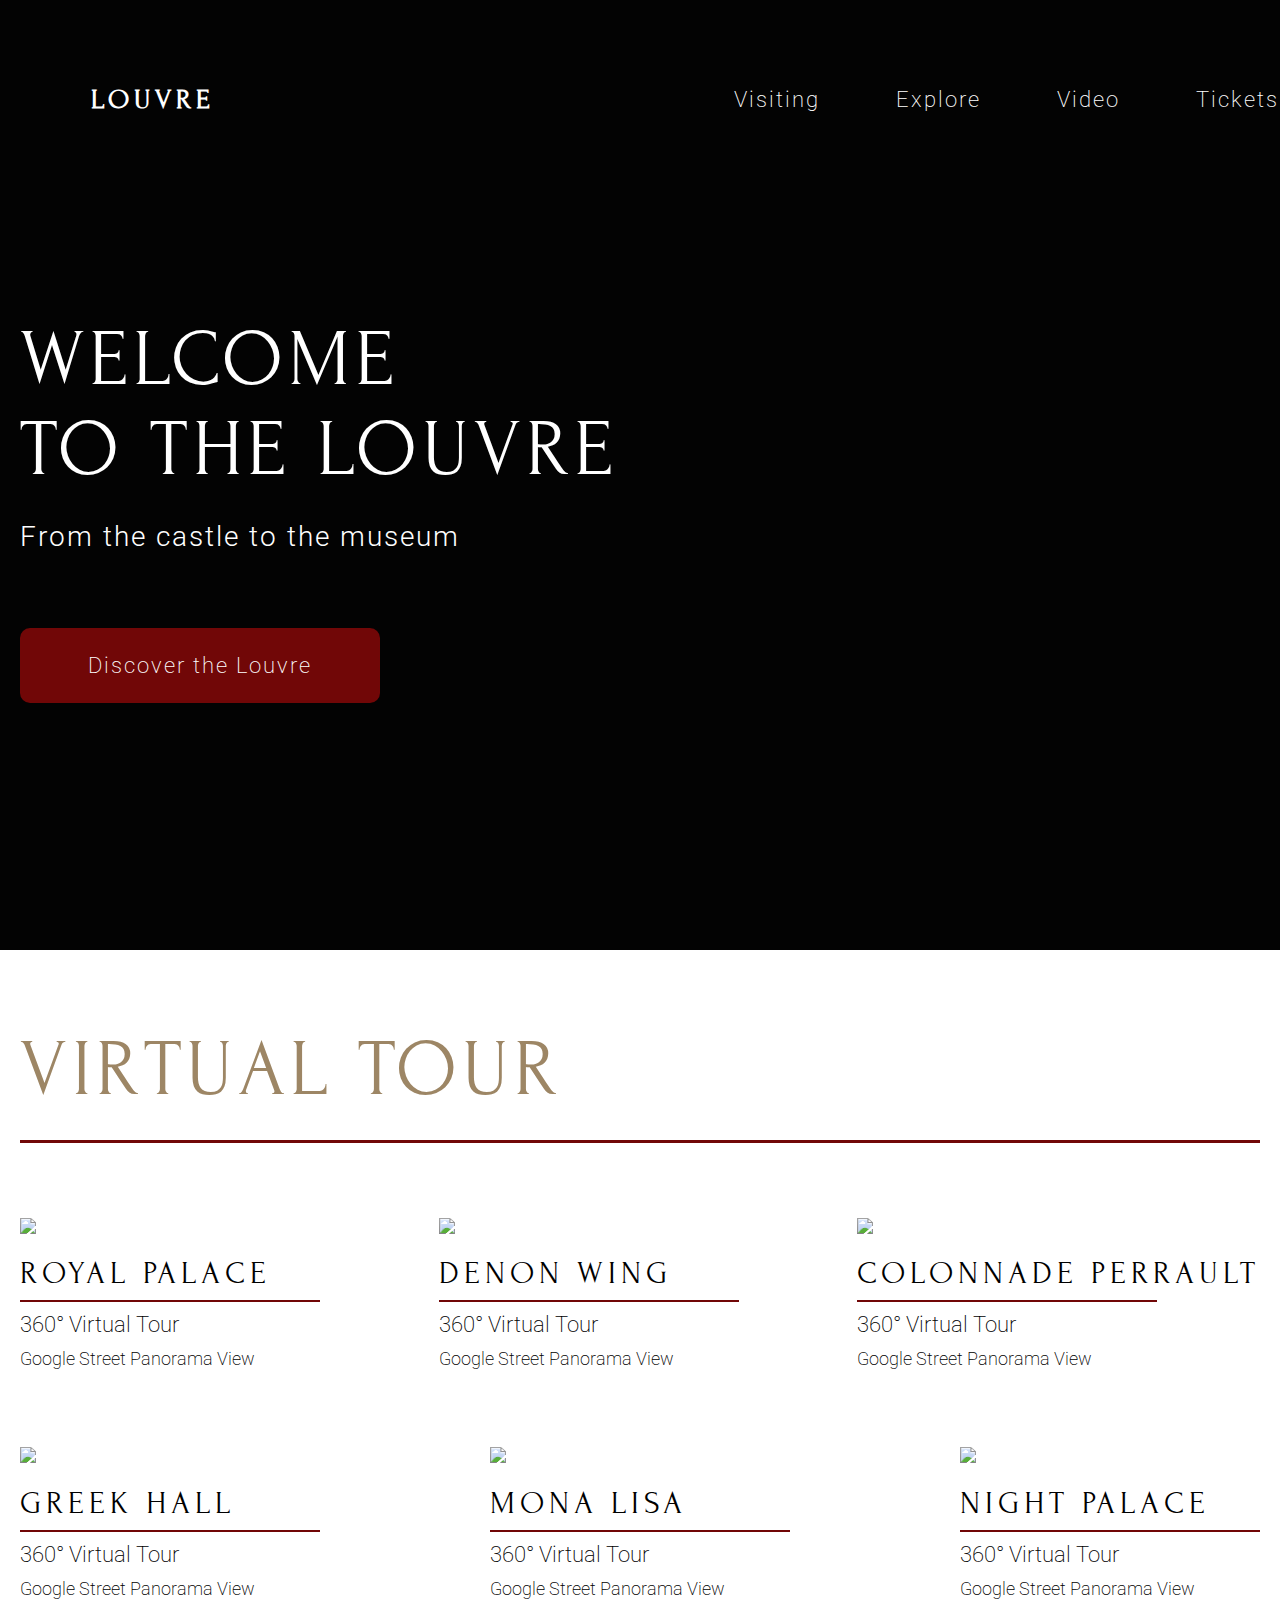
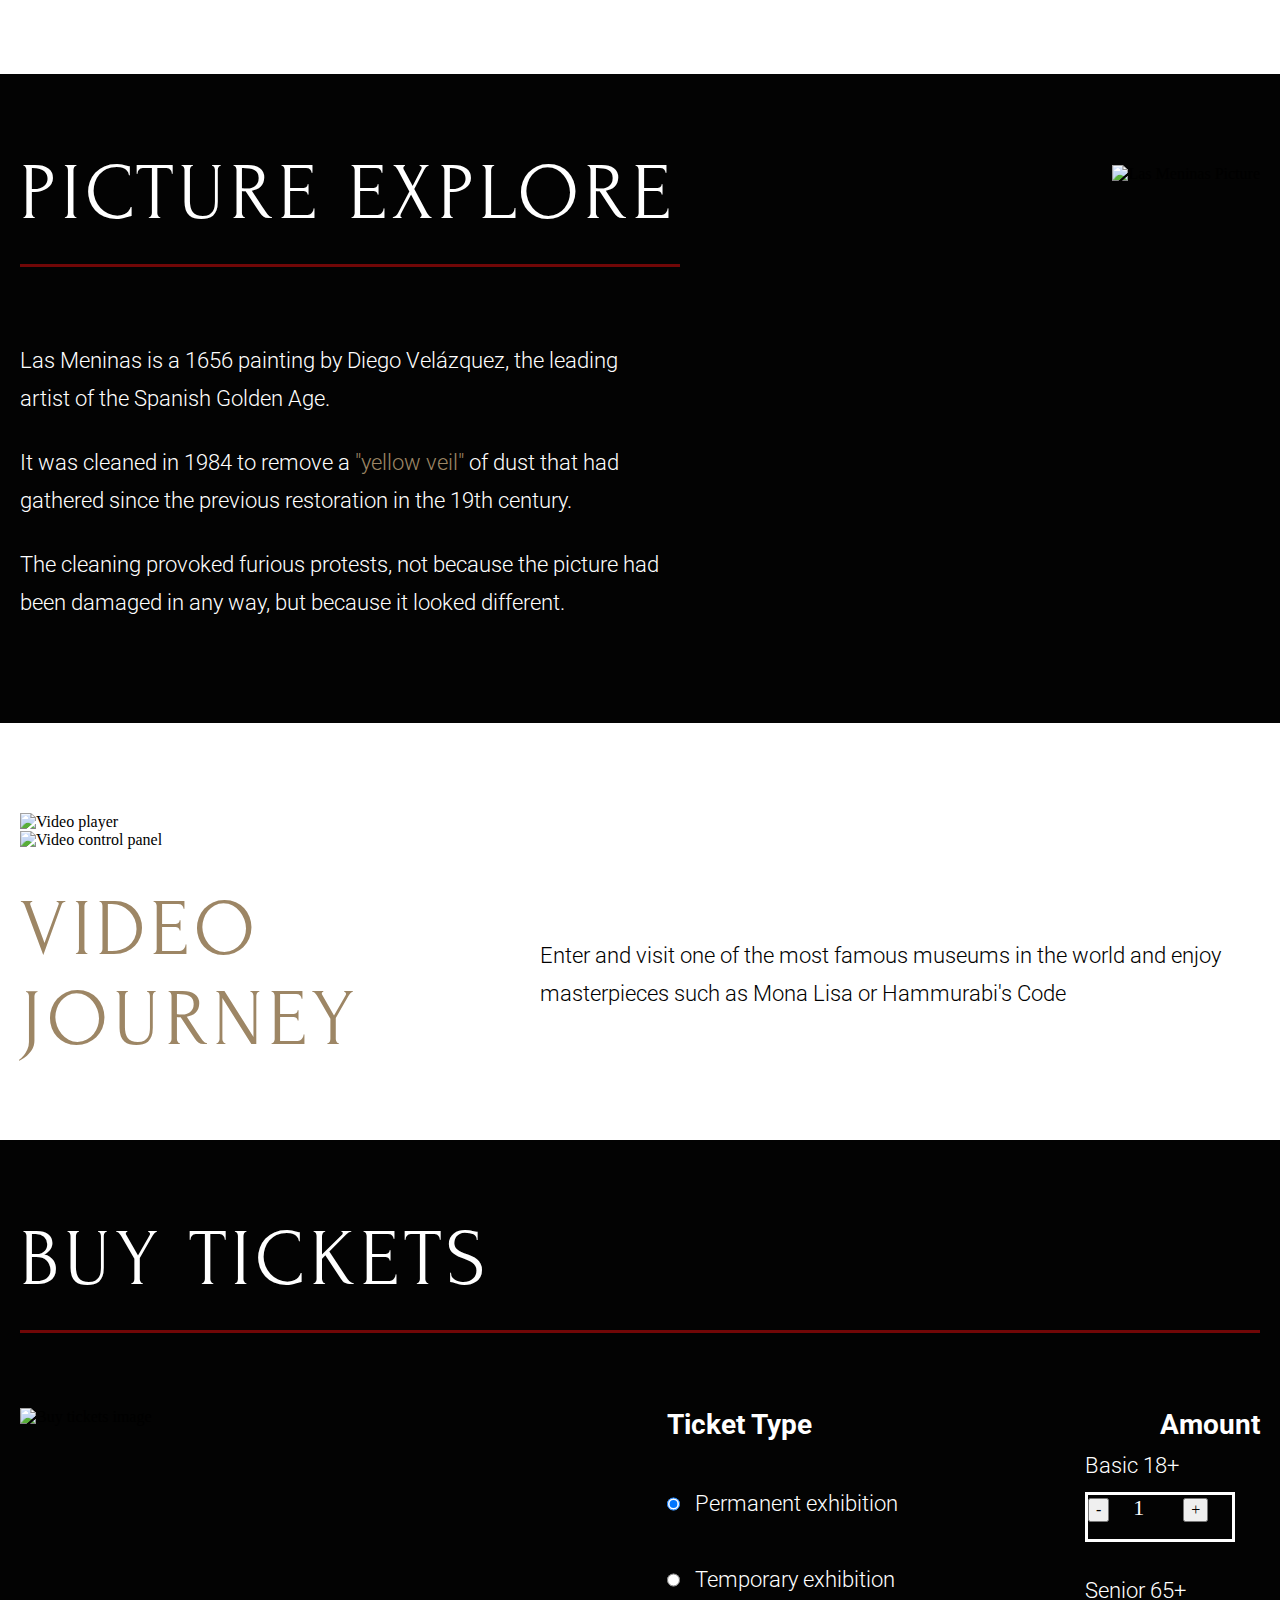
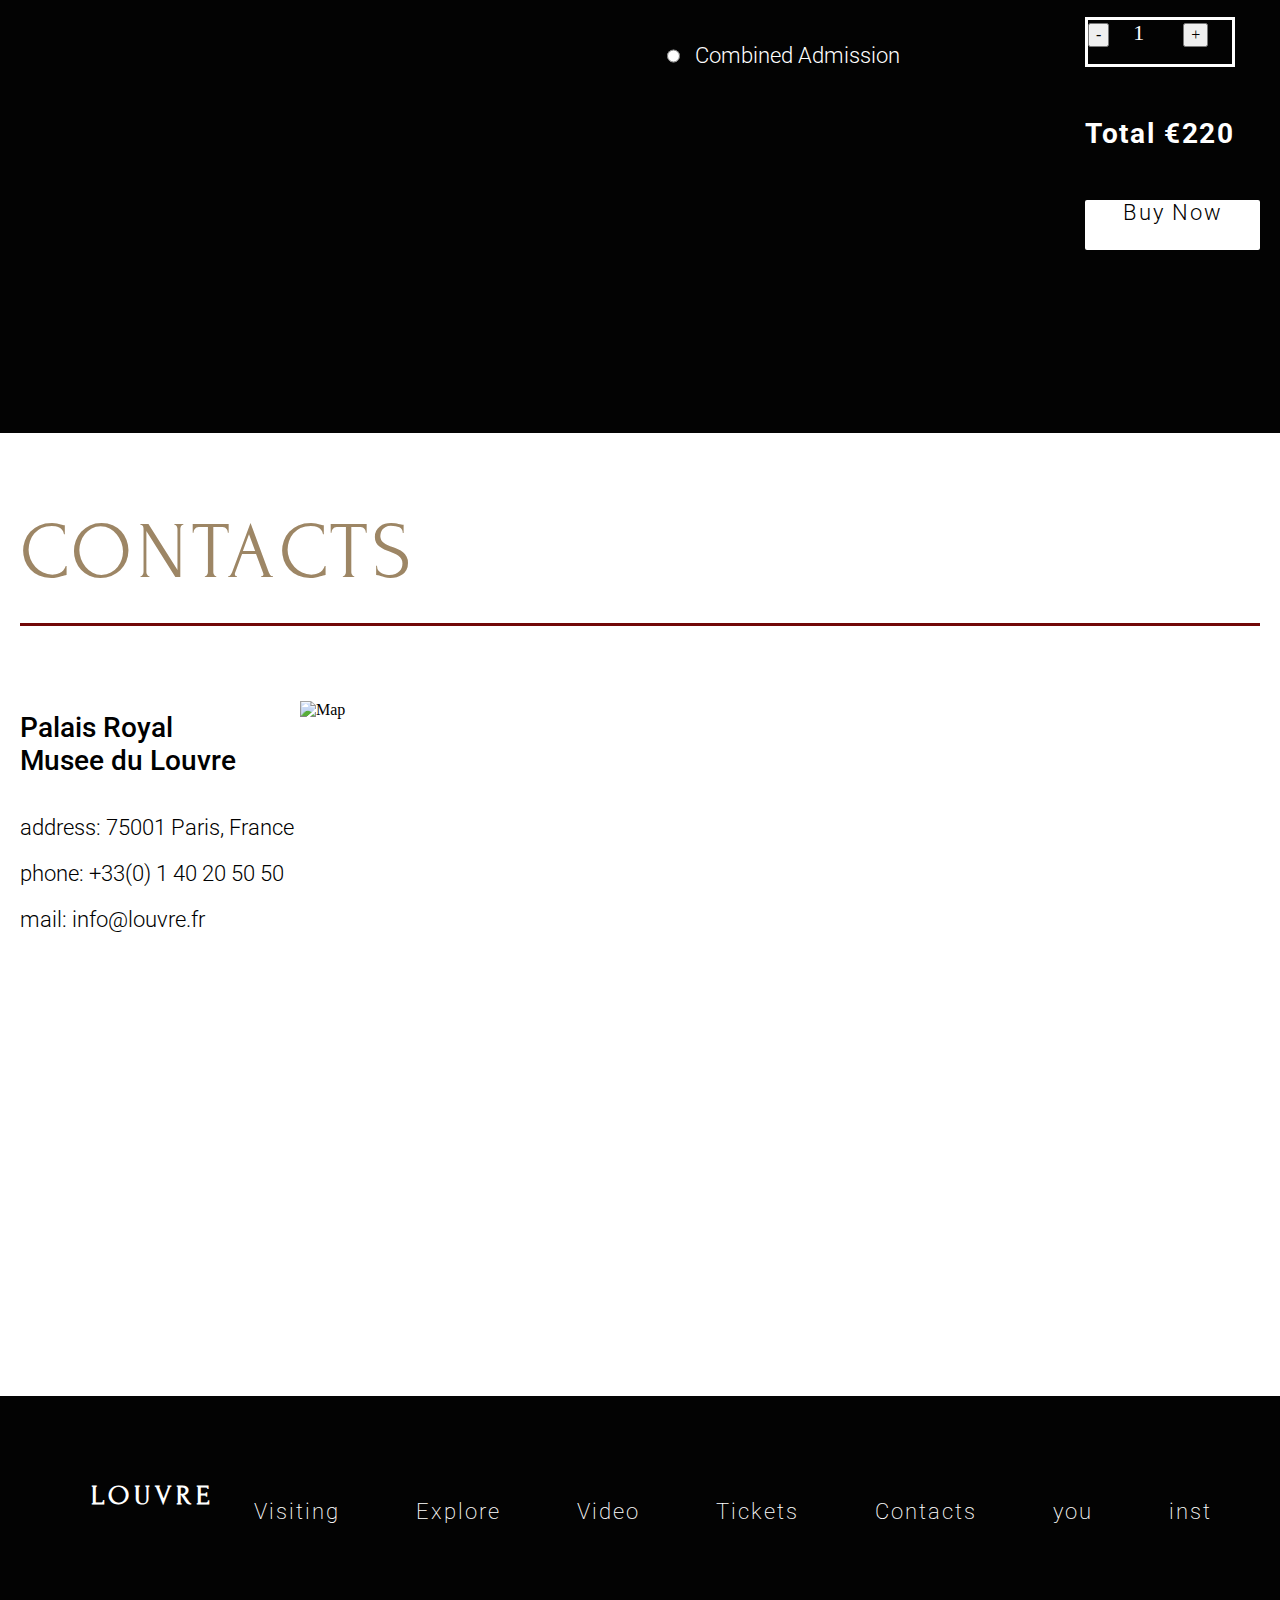
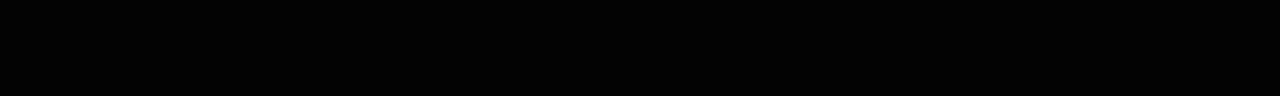
==== commit 65070a0f: "feat: add sections contacts and footer" ====
--- a/museum/index.html
+++ b/museum/index.html
@@ -184,13 +184,11 @@
                 had been damaged in any way, but because it looked different.
               </p>
             </div>
-            <div class="explore-image-container">
-              <img
-                class="explore-image"
-                src="/assets/img/picture_explore.jpg"
-                alt="Las Meninas Picture"
-              />
-            </div>
+            <img
+              class="explore-image"
+              src="/assets/img/picture_explore.jpg"
+              alt="Las Meninas Picture"
+            />
           </div>
         </section>
         <section class="section" id="video">
@@ -311,10 +309,88 @@
           </div>
         </section>
         <section class="section" id="contacts">
-          <div class="container"></div>
+          <div class="container">
+            <h2 class="h2-gold">Contacts</h2>
+            <div class="line"></div>
+            <div class="contacts flex-container">
+              <div class="contacts-content">
+                <div class="contacts-subtitle">
+                  Palais Royal<br />
+                  Musee du Louvre
+                </div>
+                <div class="contacts-content">
+                  <p class="contacts-content-item">
+                    address: 75001 Paris, France
+                  </p>
+                  <p class="contacts-content-item">
+                    phone: +33(0) 1 40 20 50 50
+                  </p>
+                  <p class="contacts-content-item">mail: info@louvre.fr</p>
+                </div>
+              </div>
+              <div class="contacts-map">
+                <img class="contacts-png" src="/assets/img/map.png" alt="Map" />
+              </div>
+            </div>
+          </div>
         </section>
       </main>
-      <footer class="footer dark-section"></footer>
+      <footer class="footer dark-section">
+        <div class="section container flex-container">
+          <div class="logo flex-container">
+            <a class="logo-icon" href="./index.html"> </a>
+            <h1 class="logo-title">
+              <a href="./index.html">Louvre</a>
+            </h1>
+          </div>
+          <nav class="menu">
+            <ul>
+              <li><a href="#visiting">Visiting</a></li>
+              <li><a href="#explore">Explore</a></li>
+              <li><a href="#video">Video</a></li>
+              <li><a href="#tickets">Tickets</a></li>
+              <li><a href="#contacts">Contacts</a></li>
+            </ul>
+          </nav>
+          <div class="flex-container social-container">
+            <ul class="ul-social">
+              <li class="social">
+                <a
+                  href="https://www.youtube.com/user/louvre"
+                  class="social-icon"
+                  >you</a
+                >
+              </li>
+              <li class="social">
+                <a
+                  href="https://www.instagram.com/museelouvre/"
+                  class="social-icon"
+                  >inst</a
+                >
+              </li>
+              <li class="social">
+                <a
+                  href="https://www.facebook.com/museedulouvre"
+                  class="social-icon"
+                  >face</a
+                >
+              </li>
+              <li class="social">
+                <a href="http://twitter.com/museelouvre" class="social-icon"
+                  >twit</a
+                >
+              </li>
+              <li class="social">
+                <a
+                  href="https://www.pinterest.fr/museedulouvre/"
+                  class="social-icon"
+                  >pin</a
+                >
+              </li>
+            </ul>
+          </div>
+        </div>
+      </footer>
     </div>
   </body>
 </html>
--- a/museum/css/style.css
+++ b/museum/css/style.css
@@ -49,7 +49,8 @@
 }
 
 .container {
-  max-width: 1440px;
+  max-width: 1480px;
+  box-sizing: border-box;
   margin: 0 auto;
   padding-left: 20px;
   padding-right: 20px;
@@ -210,7 +211,7 @@
 }
 
 .card-image {
-  width: 440px;
+  max-width: 440px;
   height: 285px;
 }
 
@@ -265,9 +266,9 @@
   margin-bottom: 26px;
 }
 
-.explore-image-container {
-  width: 720px;
-  height: 700px;
+.explore-image {
+  max-width: 720px;
+  max-height: 700px;
   margin-top: 16px;
 }
 
@@ -277,8 +278,8 @@
 
 .video-player {
   display: block;
-  width: 1440px;
-  height: 629px;
+  max-width: 1440px;
+  max-height: 629px;
   margin-top: 15px;
 }
 
@@ -403,3 +404,36 @@
   color: var(--black-text);
   margin-top: 50px;
 }
+
+.contacts-subtitle {
+  font-family: Roboto;
+  font-style: normal;
+  font-weight: 500;
+  font-size: var(--font28);
+  line-height: 33px;
+  margin-top: 10px;
+  margin-bottom: 38px;
+}
+
+.contacts-content-item {
+  font-family: Roboto;
+  font-style: normal;
+  font-weight: 300;
+  font-size: var(--font22);
+  line-height: 26px;
+  margin-bottom: 20px;
+}
+
+.contacts-png {
+  display: block;
+  width: 960px;
+  height: 620px;
+}
+
+.footer {
+  max-width: 1920px;
+  height: 300px;
+}
+
+.ul-social {
+}
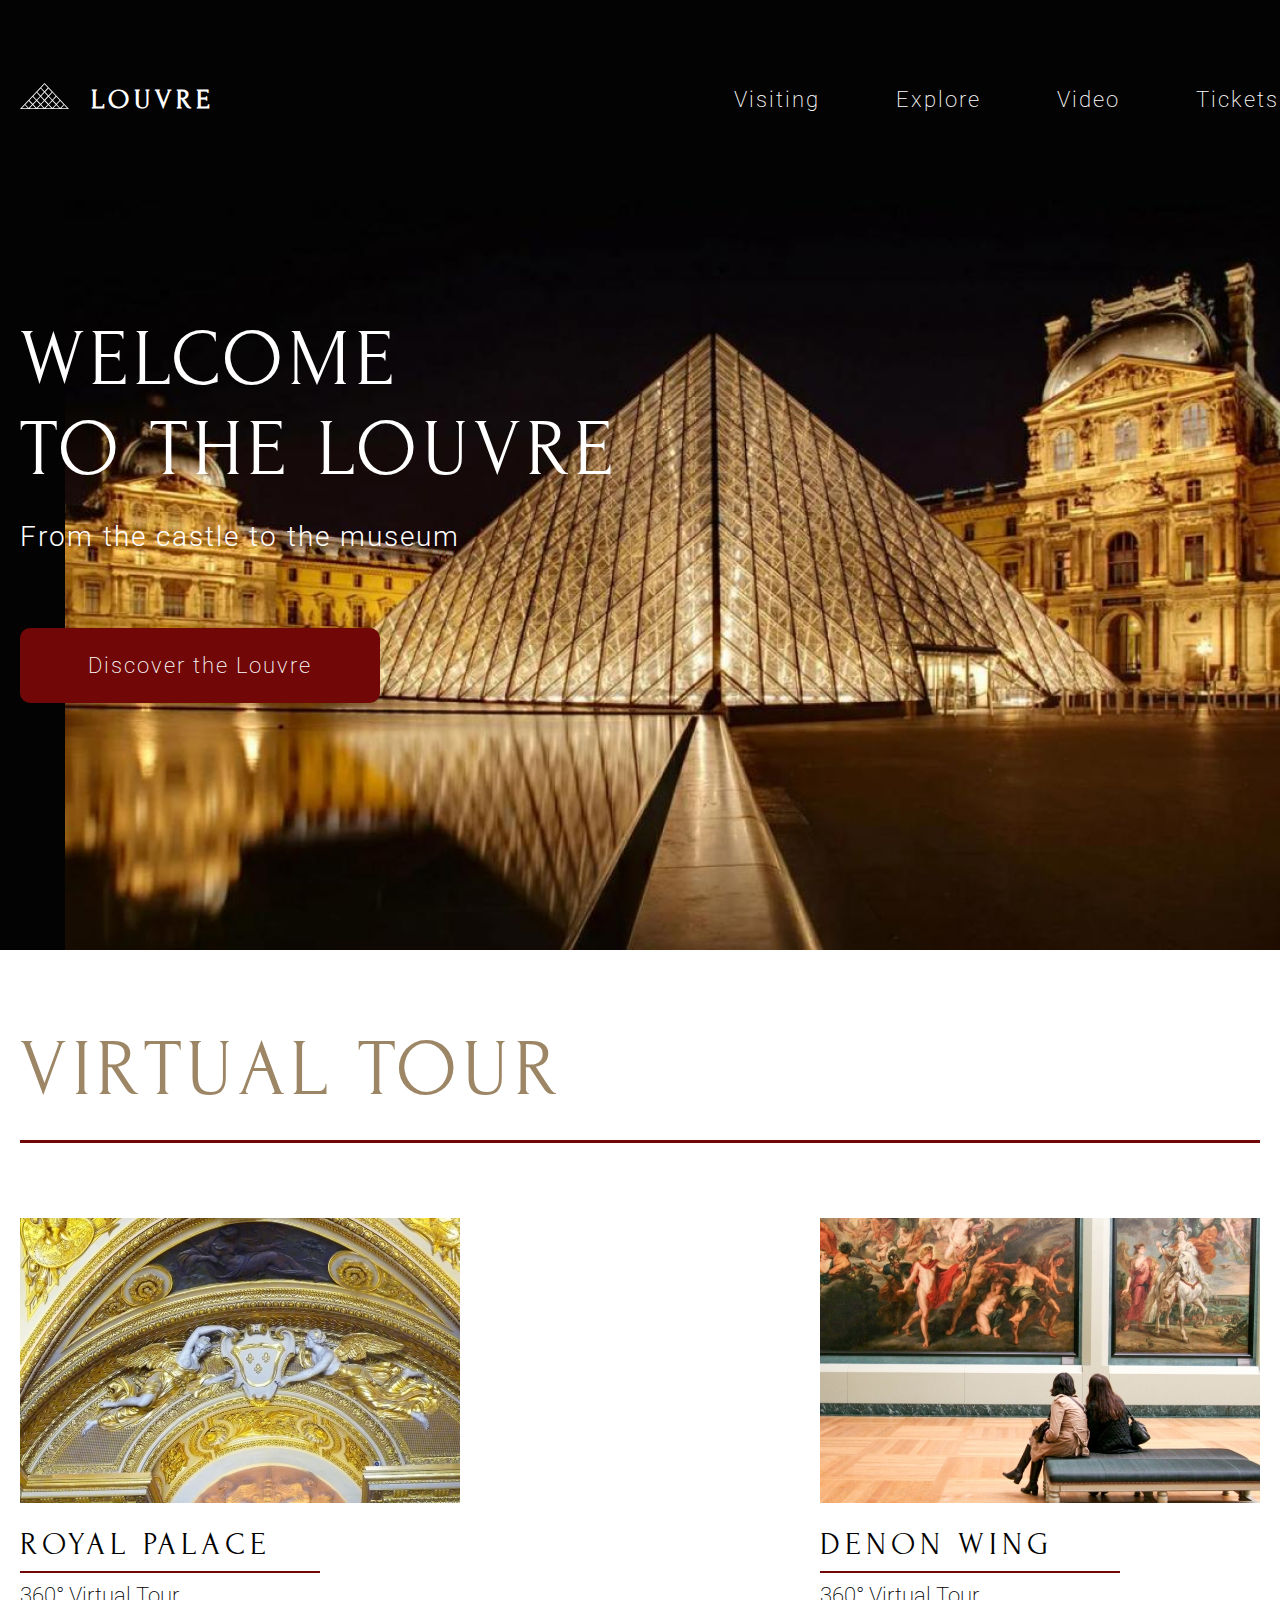
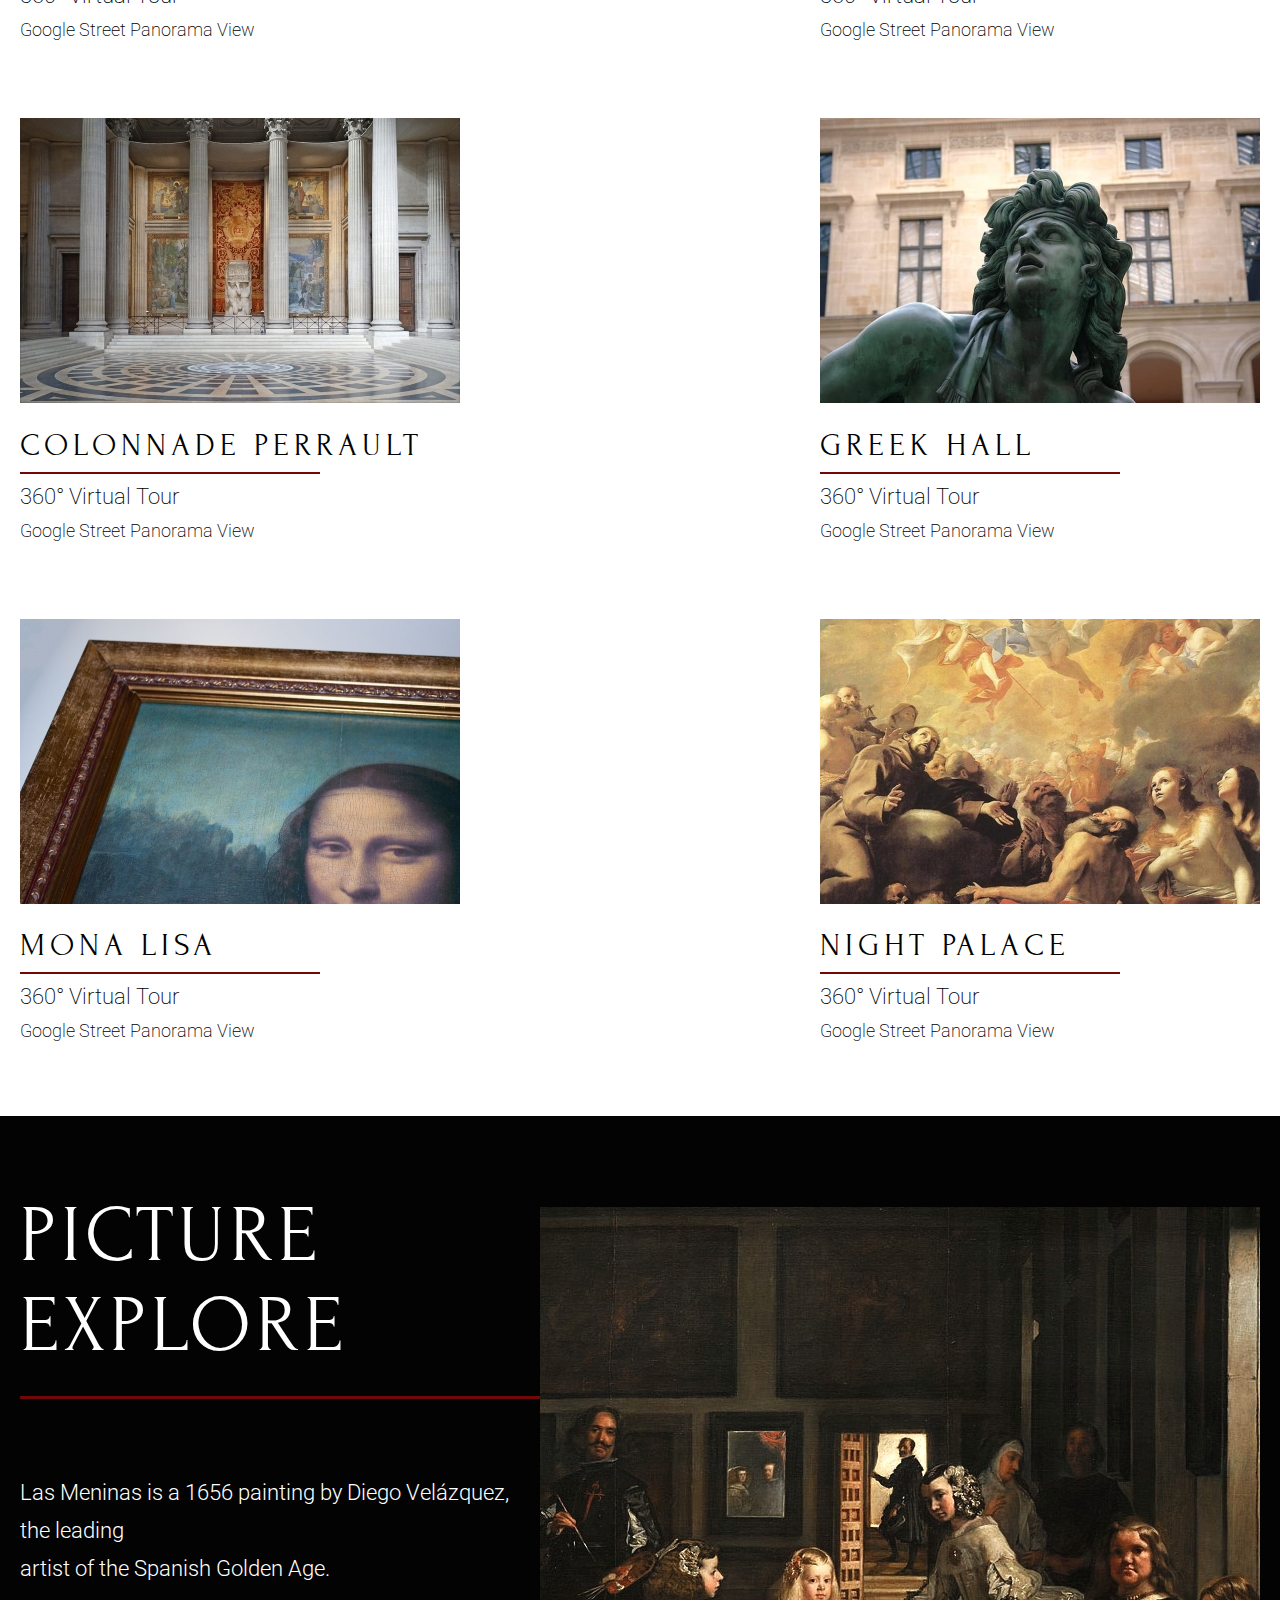
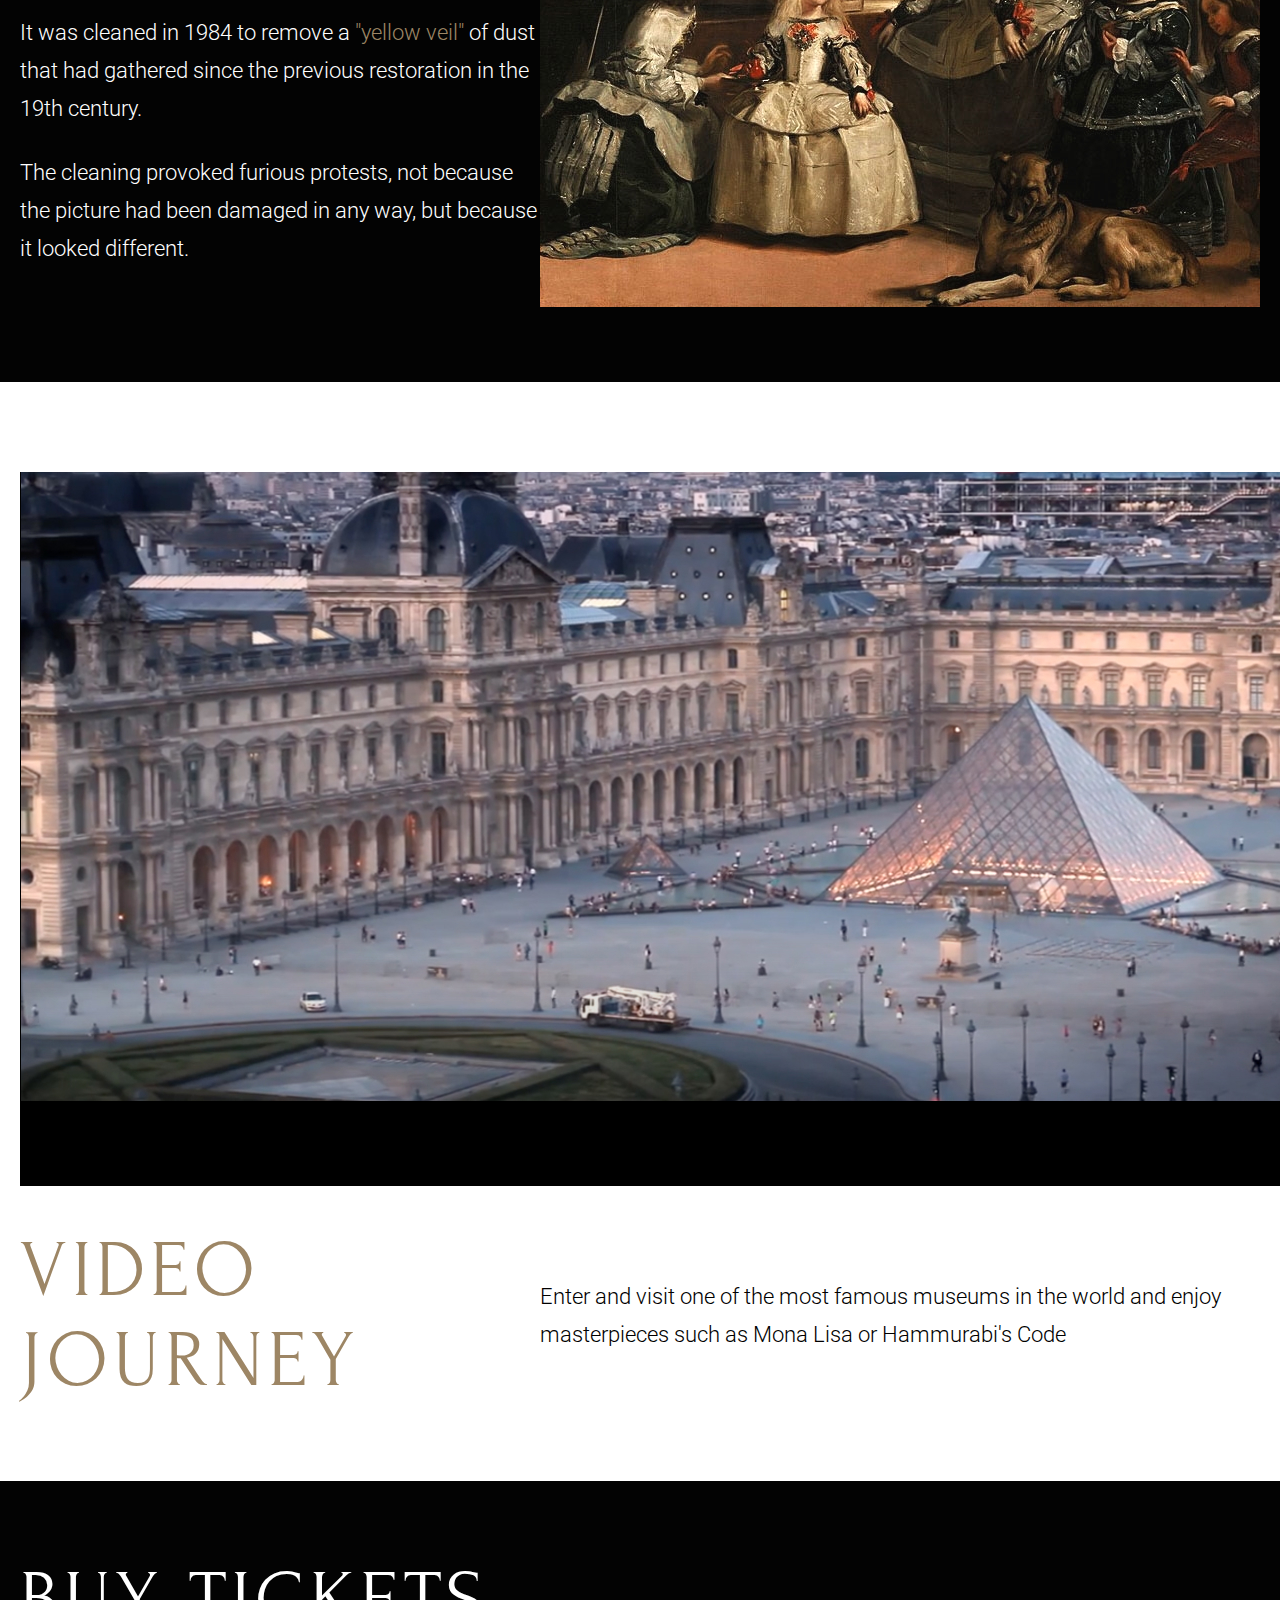
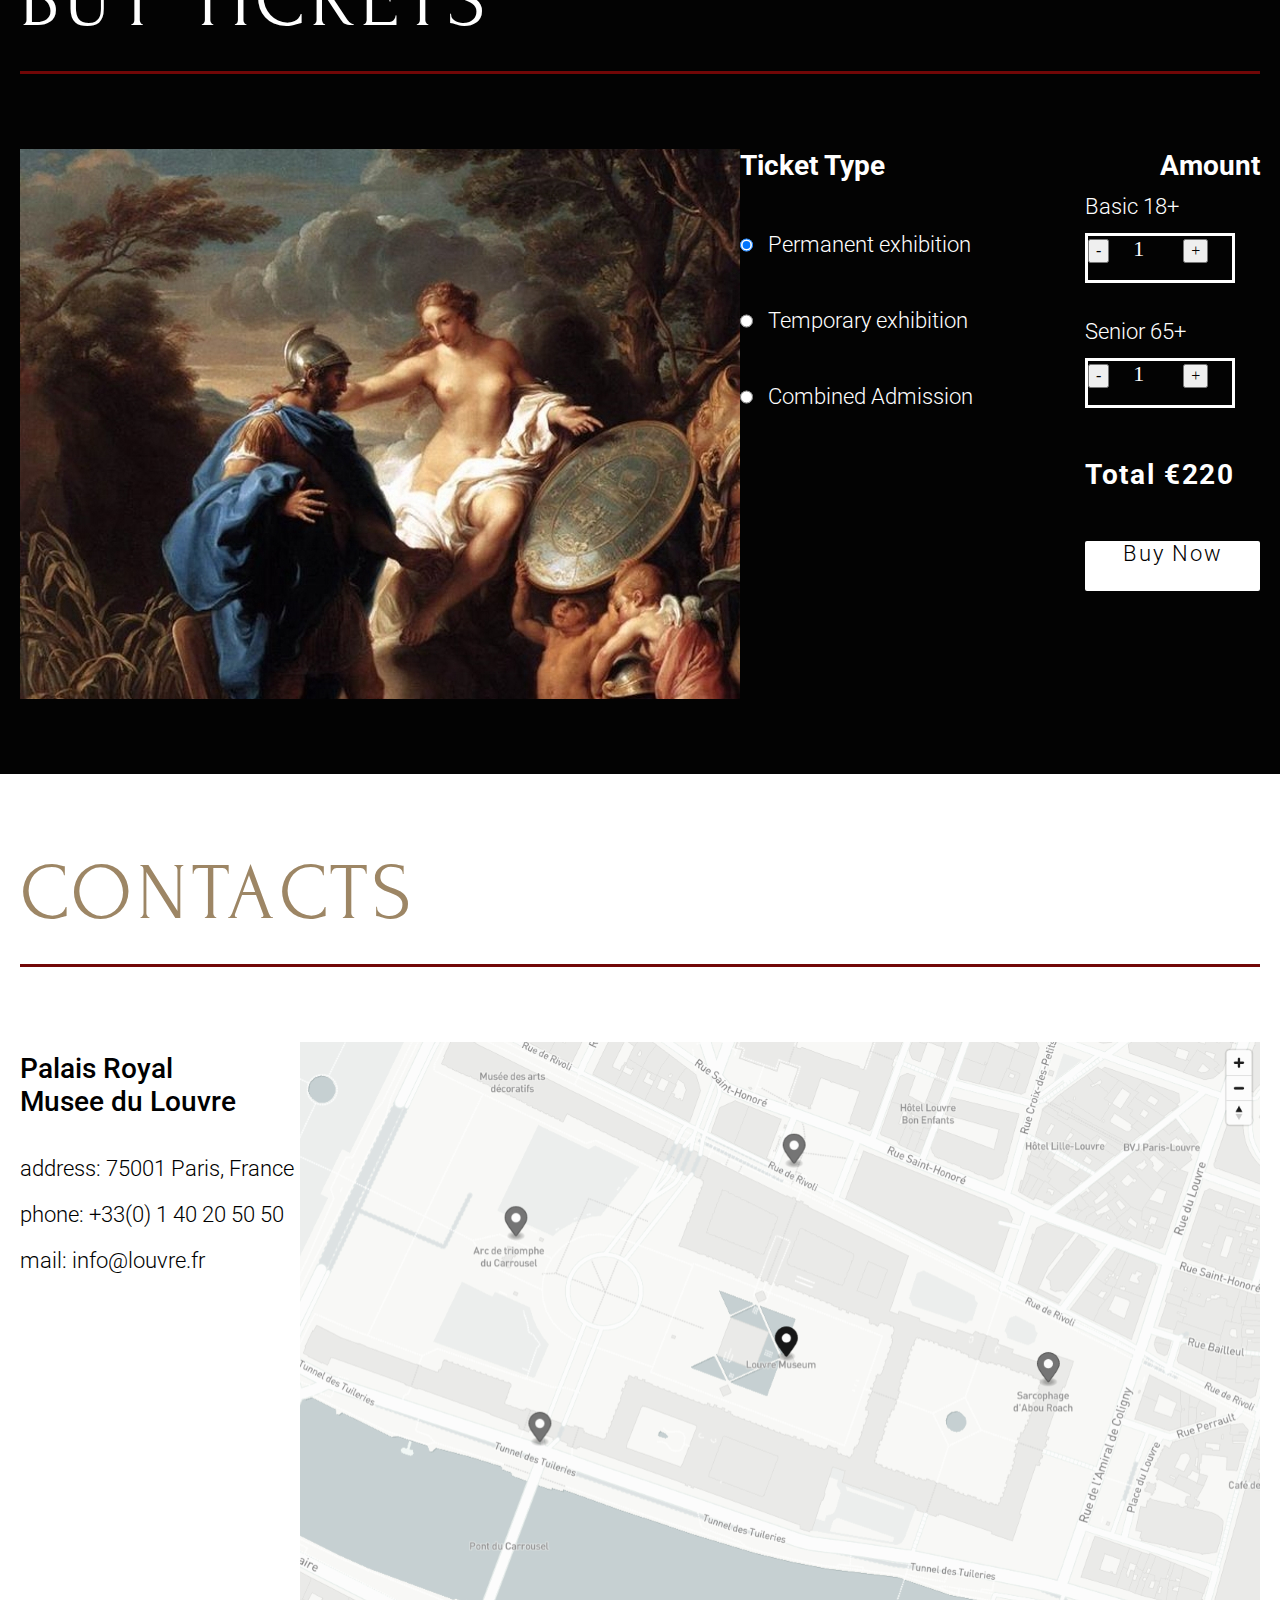
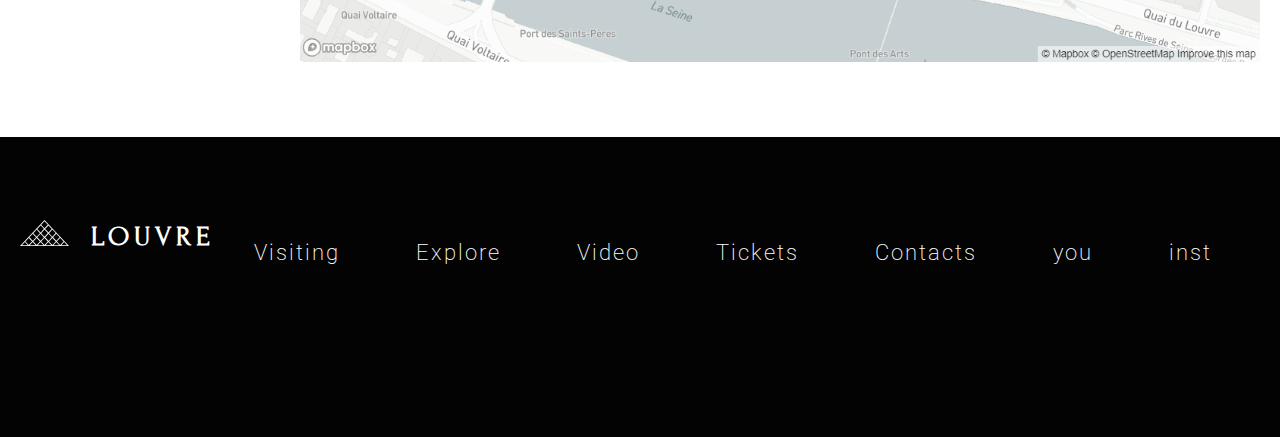
==== commit ddf9f4f7: "fix: correct paths to img for gh-pages" ====
--- a/museum/index.html
+++ b/museum/index.html
@@ -60,7 +60,7 @@
                   class="card-link"
                 >
                   <img
-                    src="/assets/img/royal_palace.jpg"
+                    src="./assets/img/royal_palace.jpg"
                     alt="Royal palace"
                     class="card-image"
                   />
@@ -78,7 +78,7 @@
                   class="card-link"
                 >
                   <img
-                    src="/assets/img/denon_wing.jpg"
+                    src="./assets/img/denon_wing.jpg"
                     alt="Denon wing"
                     class="card-image"
                   />
@@ -96,7 +96,7 @@
                   class="card-link"
                 >
                   <img
-                    src="/assets/img/colonnade_perrault.jpg"
+                    src="./assets/img/colonnade_perrault.jpg"
                     alt="Colonnade Perrault"
                     class="card-image"
                   />
@@ -114,7 +114,7 @@
                   class="card-link"
                 >
                   <img
-                    src="/assets/img/greek_hall.jpg"
+                    src="./assets/img/greek_hall.jpg"
                     alt="Greek hall"
                     class="card-image"
                   />
@@ -132,7 +132,7 @@
                   class="card-link"
                 >
                   <img
-                    src="/assets/img/mona-lisa.jpg"
+                    src="./assets/img/mona-lisa.jpg"
                     alt="Mona Lisa"
                     class="card-image"
                   />
@@ -150,7 +150,7 @@
                   class="card-link"
                 >
                   <img
-                    src="/assets/img/night_palace.jpg"
+                    src="./assets/img/night_palace.jpg"
                     alt="Night Palace"
                     class="card-image"
                   />
@@ -186,7 +186,7 @@
             </div>
             <img
               class="explore-image"
-              src="/assets/img/picture_explore.jpg"
+              src="./assets/img/picture_explore.jpg"
               alt="Las Meninas Picture"
             />
           </div>
@@ -195,12 +195,12 @@
           <div class="container">
             <img
               class="video-player"
-              src="/assets/img/video-player.jpg"
+              src="./assets/img/video-player.jpg"
               alt="Video player"
             />
             <img
               class="video-control-panel"
-              src="/assets/img/video-control-panel.jpg"
+              src="./assets/img/video-control-panel.jpg"
               alt="Video control panel"
             />
             <div class="video-content flex-container">
@@ -219,7 +219,7 @@
             <div class="flex-container">
               <img
                 class="tickets-img"
-                src="/assets/img/tickets-img.jpg"
+                src="./assets/img/tickets-img.jpg"
                 alt="Buy tickets image"
               />
               <div class="flex-container tickets-choice">
@@ -329,7 +329,11 @@
                 </div>
               </div>
               <div class="contacts-map">
-                <img class="contacts-png" src="/assets/img/map.png" alt="Map" />
+                <img
+                  class="contacts-png"
+                  src="./assets/img/map.png"
+                  alt="Map"
+                />
               </div>
             </div>
           </div>
--- a/museum/css/style.css
+++ b/museum/css/style.css
@@ -78,7 +78,7 @@
 }
 
 .logo-icon {
-  background-image: url('/assets/svg/logo.svg');
+  background-image: url('../assets/svg/logo.svg');
   background-repeat: no-repeat;
   background-size: 49px 26px;
   width: 50px;
@@ -118,7 +118,7 @@
 .section-welcome {
   max-width: 1920px;
   height: 750px;
-  background-image: url('/assets/img/background-welcome.jpg');
+  background-image: url('../assets/img/background-welcome.jpg');
   background-repeat: no-repeat;
   background-position: right 0px bottom 0px;
   padding-top: 115px;
@@ -360,7 +360,7 @@
 .button-border {
   width: 150px;
   height: 50px;
-  border: 3px solid #ffffff;
+  border: 3px solid var(--white-text);
   box-sizing: border-box;
   border-radius: 0px;
   margin-bottom: 36px;
@@ -374,6 +374,15 @@
   line-height: 26px;
   color: var(--white-text);
 }
+
+/*
+input {
+  input::-webkit-inner-spin-button,
+  input::-webkit-outer-spin-button {
+    appearance: none;
+  }
+}
+*/
 
 .amount-total {
   font-family: Roboto;
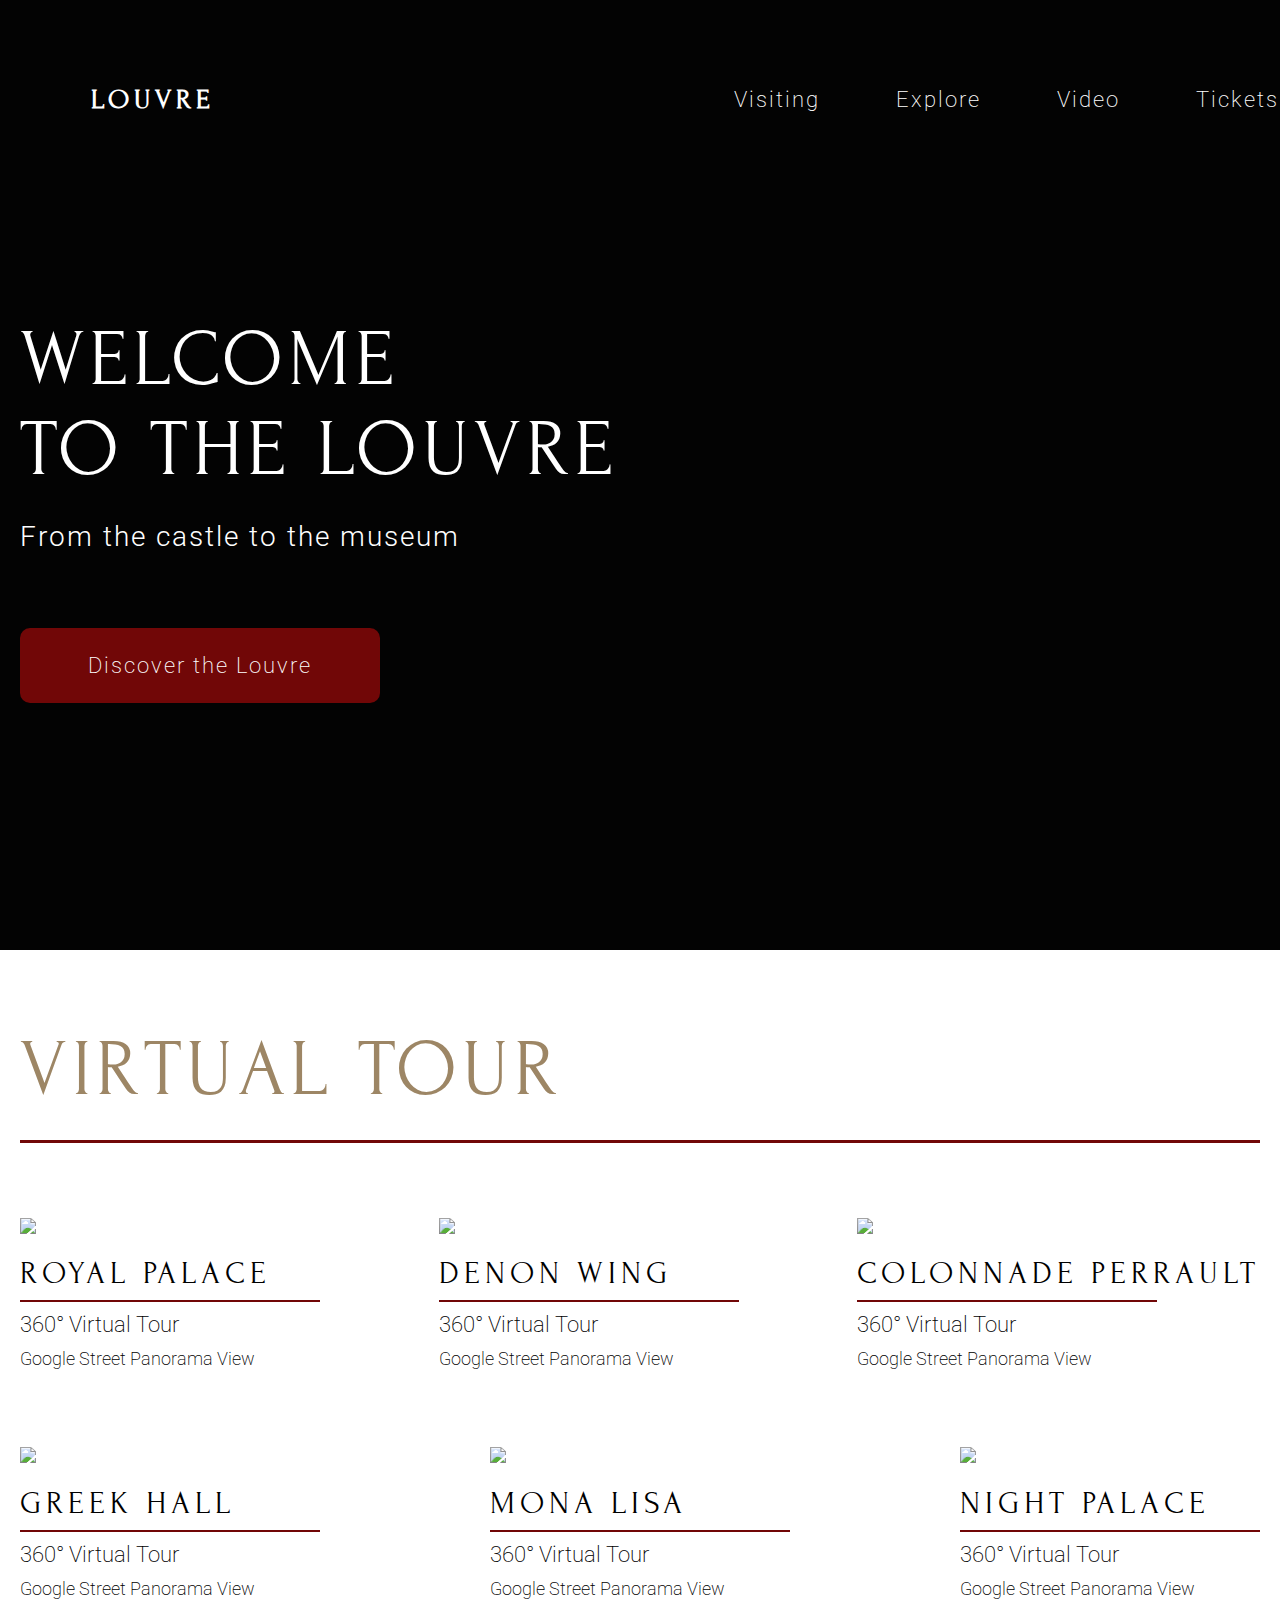
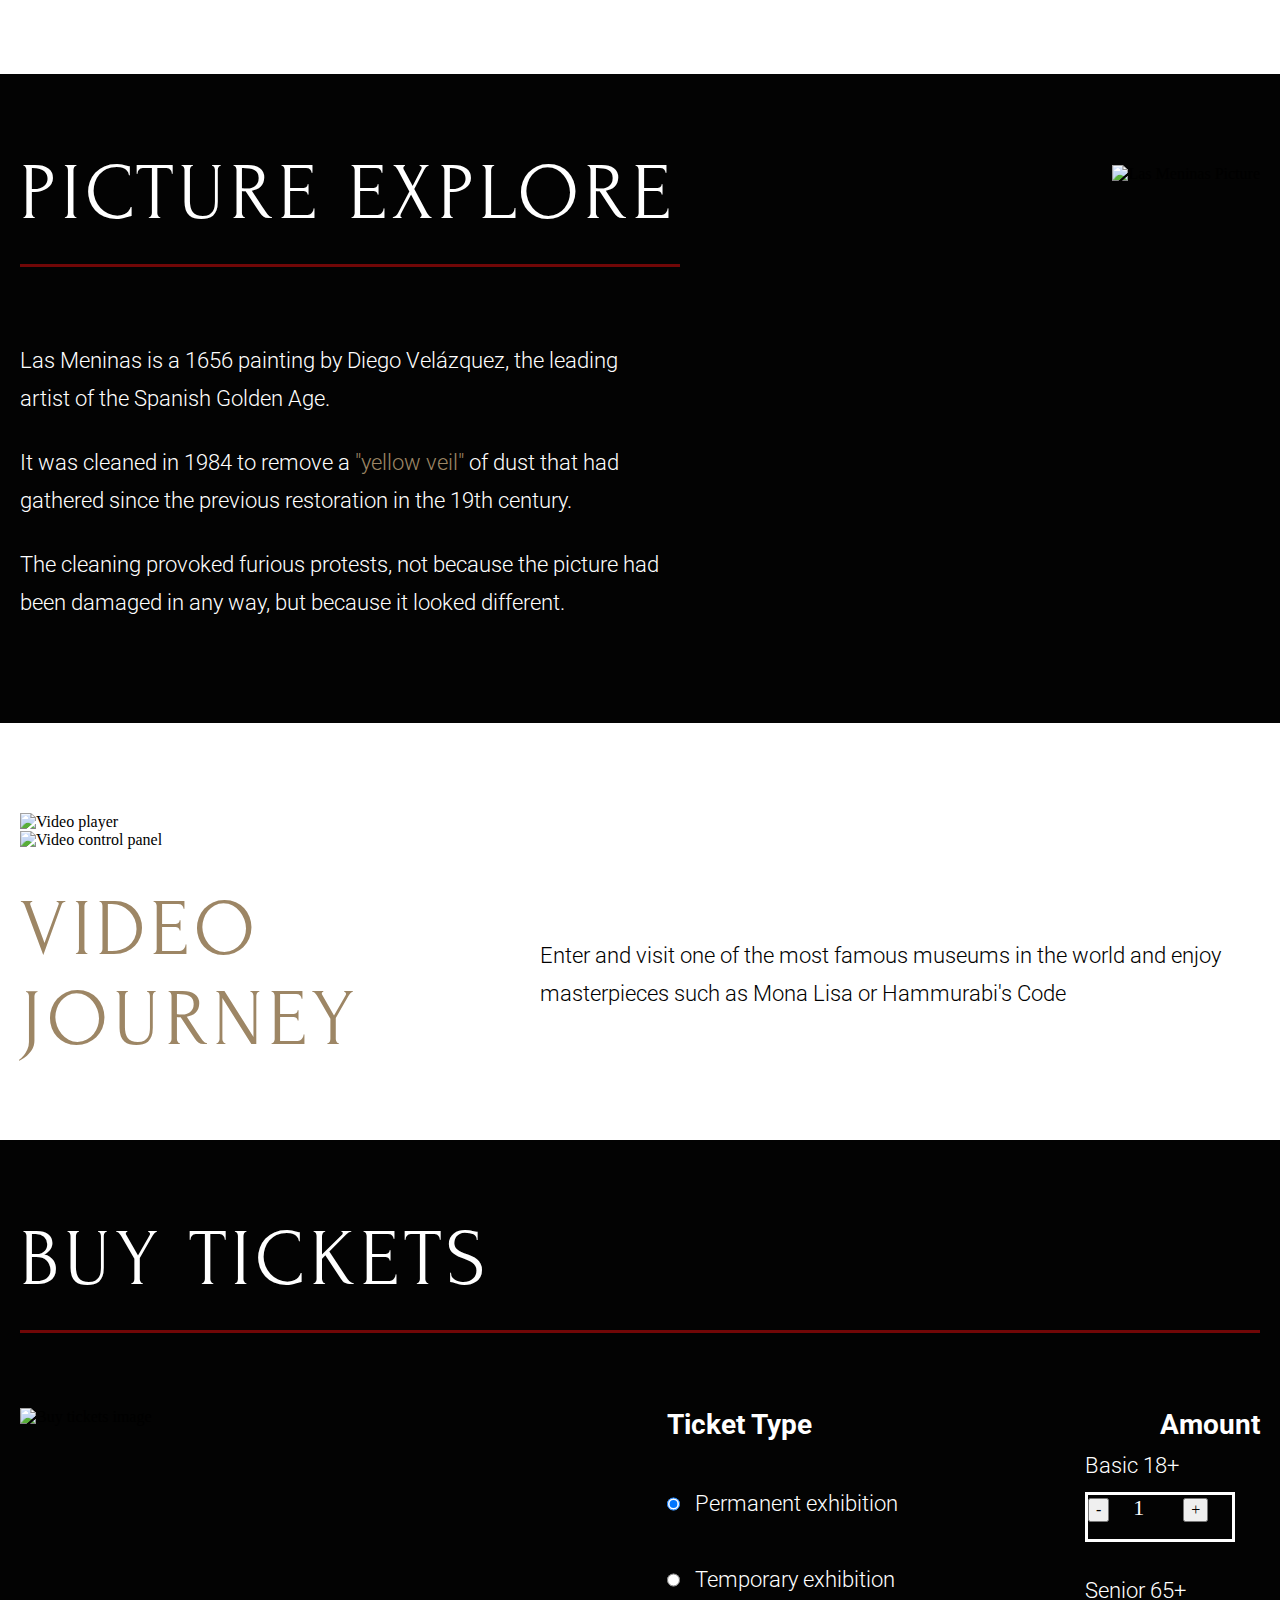
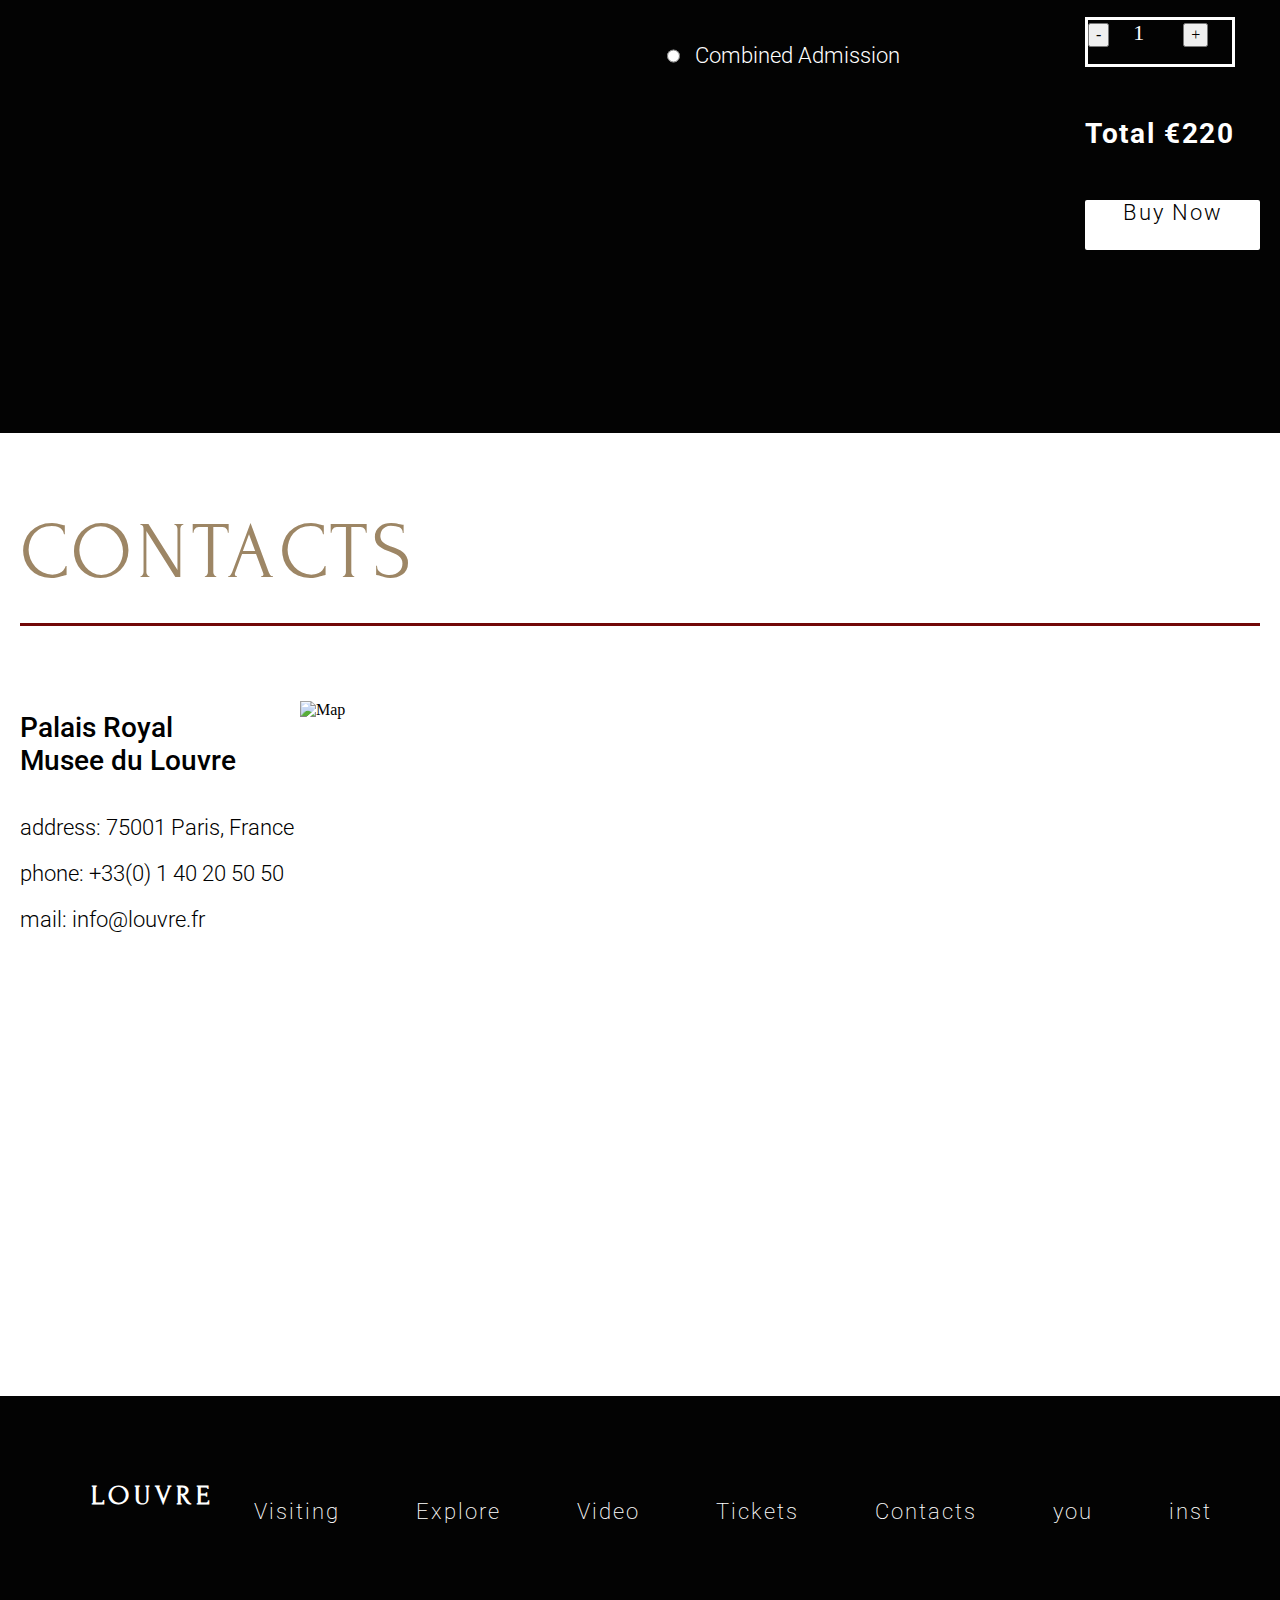
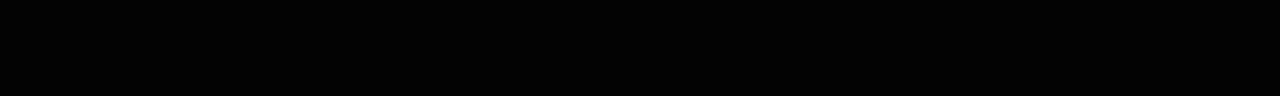
==== commit ea650bf9: "Merge f28533308ff22093962153fa0b7f53b570dc9f94 into 0ae69264221d25ce86b593943cae6dbf7edc33de" ====
--- a/museum/index.html
+++ b/museum/index.html
@@ -60,7 +60,7 @@
                   class="card-link"
                 >
                   <img
-                    src="./assets/img/royal_palace.jpg"
+                    src="/assets/img/royal_palace.jpg"
                     alt="Royal palace"
                     class="card-image"
                   />
@@ -78,7 +78,7 @@
                   class="card-link"
                 >
                   <img
-                    src="./assets/img/denon_wing.jpg"
+                    src="/assets/img/denon_wing.jpg"
                     alt="Denon wing"
                     class="card-image"
                   />
@@ -96,7 +96,7 @@
                   class="card-link"
                 >
                   <img
-                    src="./assets/img/colonnade_perrault.jpg"
+                    src="/assets/img/colonnade_perrault.jpg"
                     alt="Colonnade Perrault"
                     class="card-image"
                   />
@@ -114,7 +114,7 @@
                   class="card-link"
                 >
                   <img
-                    src="./assets/img/greek_hall.jpg"
+                    src="/assets/img/greek_hall.jpg"
                     alt="Greek hall"
                     class="card-image"
                   />
@@ -132,7 +132,7 @@
                   class="card-link"
                 >
                   <img
-                    src="./assets/img/mona-lisa.jpg"
+                    src="/assets/img/mona-lisa.jpg"
                     alt="Mona Lisa"
                     class="card-image"
                   />
@@ -150,7 +150,7 @@
                   class="card-link"
                 >
                   <img
-                    src="./assets/img/night_palace.jpg"
+                    src="/assets/img/night_palace.jpg"
                     alt="Night Palace"
                     class="card-image"
                   />
@@ -186,7 +186,7 @@
             </div>
             <img
               class="explore-image"
-              src="./assets/img/picture_explore.jpg"
+              src="/assets/img/picture_explore.jpg"
               alt="Las Meninas Picture"
             />
           </div>
@@ -195,12 +195,12 @@
           <div class="container">
             <img
               class="video-player"
-              src="./assets/img/video-player.jpg"
+              src="/assets/img/video-player.jpg"
               alt="Video player"
             />
             <img
               class="video-control-panel"
-              src="./assets/img/video-control-panel.jpg"
+              src="/assets/img/video-control-panel.jpg"
               alt="Video control panel"
             />
             <div class="video-content flex-container">
@@ -219,7 +219,7 @@
             <div class="flex-container">
               <img
                 class="tickets-img"
-                src="./assets/img/tickets-img.jpg"
+                src="/assets/img/tickets-img.jpg"
                 alt="Buy tickets image"
               />
               <div class="flex-container tickets-choice">
@@ -329,11 +329,7 @@
                 </div>
               </div>
               <div class="contacts-map">
-                <img
-                  class="contacts-png"
-                  src="./assets/img/map.png"
-                  alt="Map"
-                />
+                <img class="contacts-png" src="/assets/img/map.png" alt="Map" />
               </div>
             </div>
           </div>
--- a/museum/css/style.css
+++ b/museum/css/style.css
@@ -78,7 +78,7 @@
 }
 
 .logo-icon {
-  background-image: url('../assets/svg/logo.svg');
+  background-image: url('/assets/svg/logo.svg');
   background-repeat: no-repeat;
   background-size: 49px 26px;
   width: 50px;
@@ -118,7 +118,7 @@
 .section-welcome {
   max-width: 1920px;
   height: 750px;
-  background-image: url('../assets/img/background-welcome.jpg');
+  background-image: url('/assets/img/background-welcome.jpg');
   background-repeat: no-repeat;
   background-position: right 0px bottom 0px;
   padding-top: 115px;
@@ -360,7 +360,7 @@
 .button-border {
   width: 150px;
   height: 50px;
-  border: 3px solid var(--white-text);
+  border: 3px solid #ffffff;
   box-sizing: border-box;
   border-radius: 0px;
   margin-bottom: 36px;
@@ -374,15 +374,6 @@
   line-height: 26px;
   color: var(--white-text);
 }
-
-/*
-input {
-  input::-webkit-inner-spin-button,
-  input::-webkit-outer-spin-button {
-    appearance: none;
-  }
-}
-*/
 
 .amount-total {
   font-family: Roboto;
